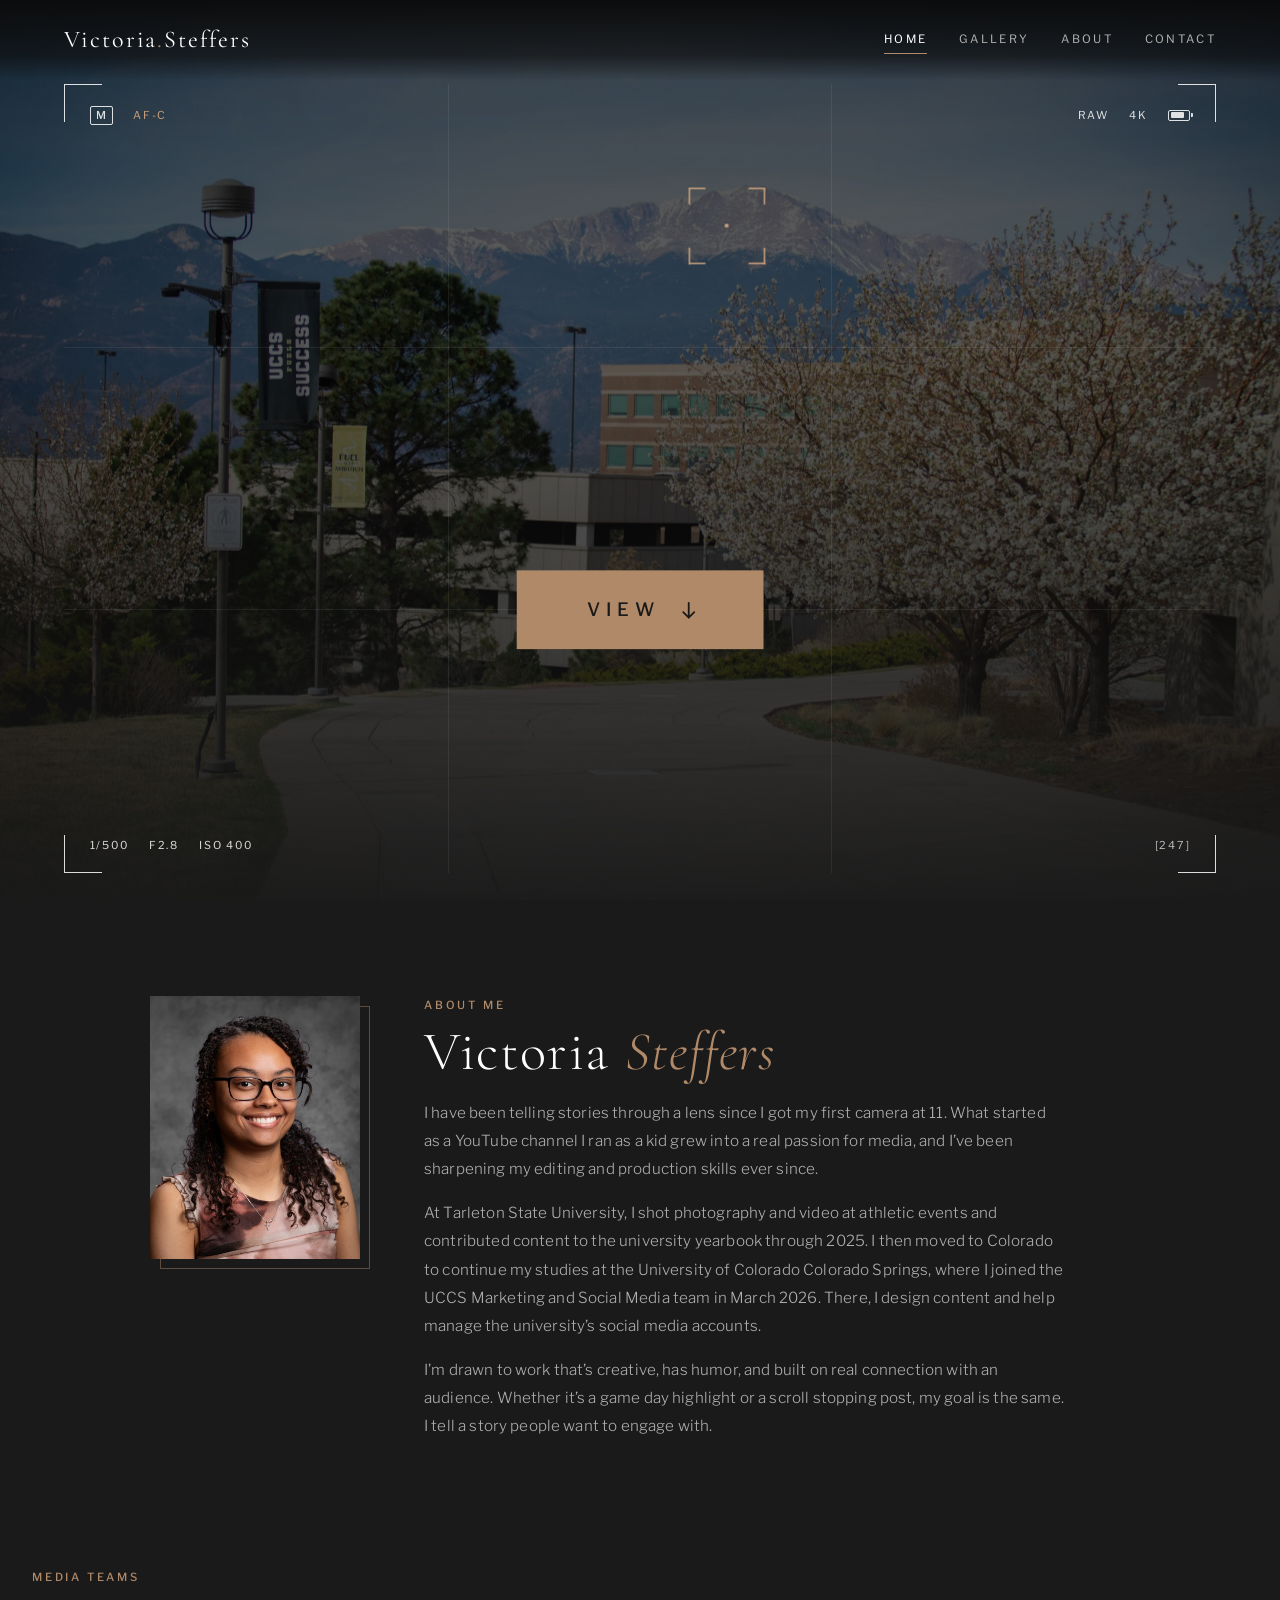
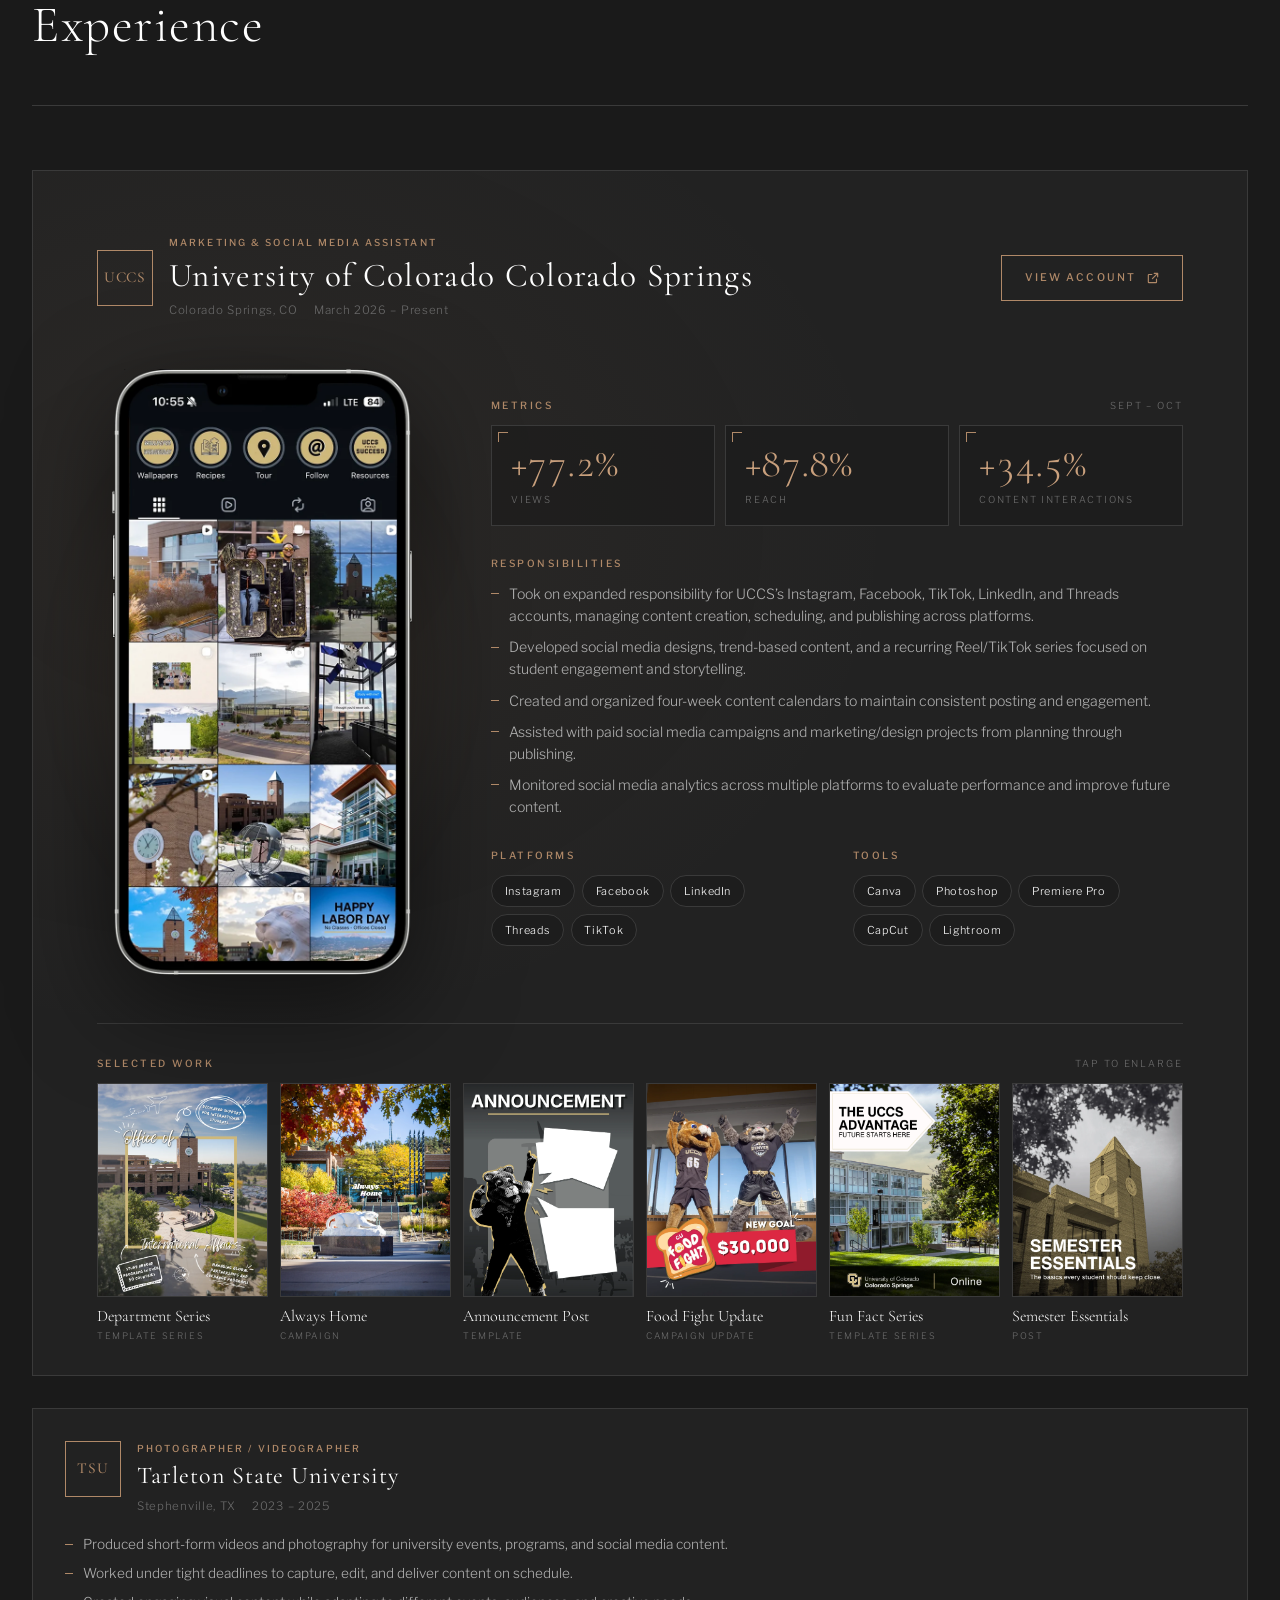
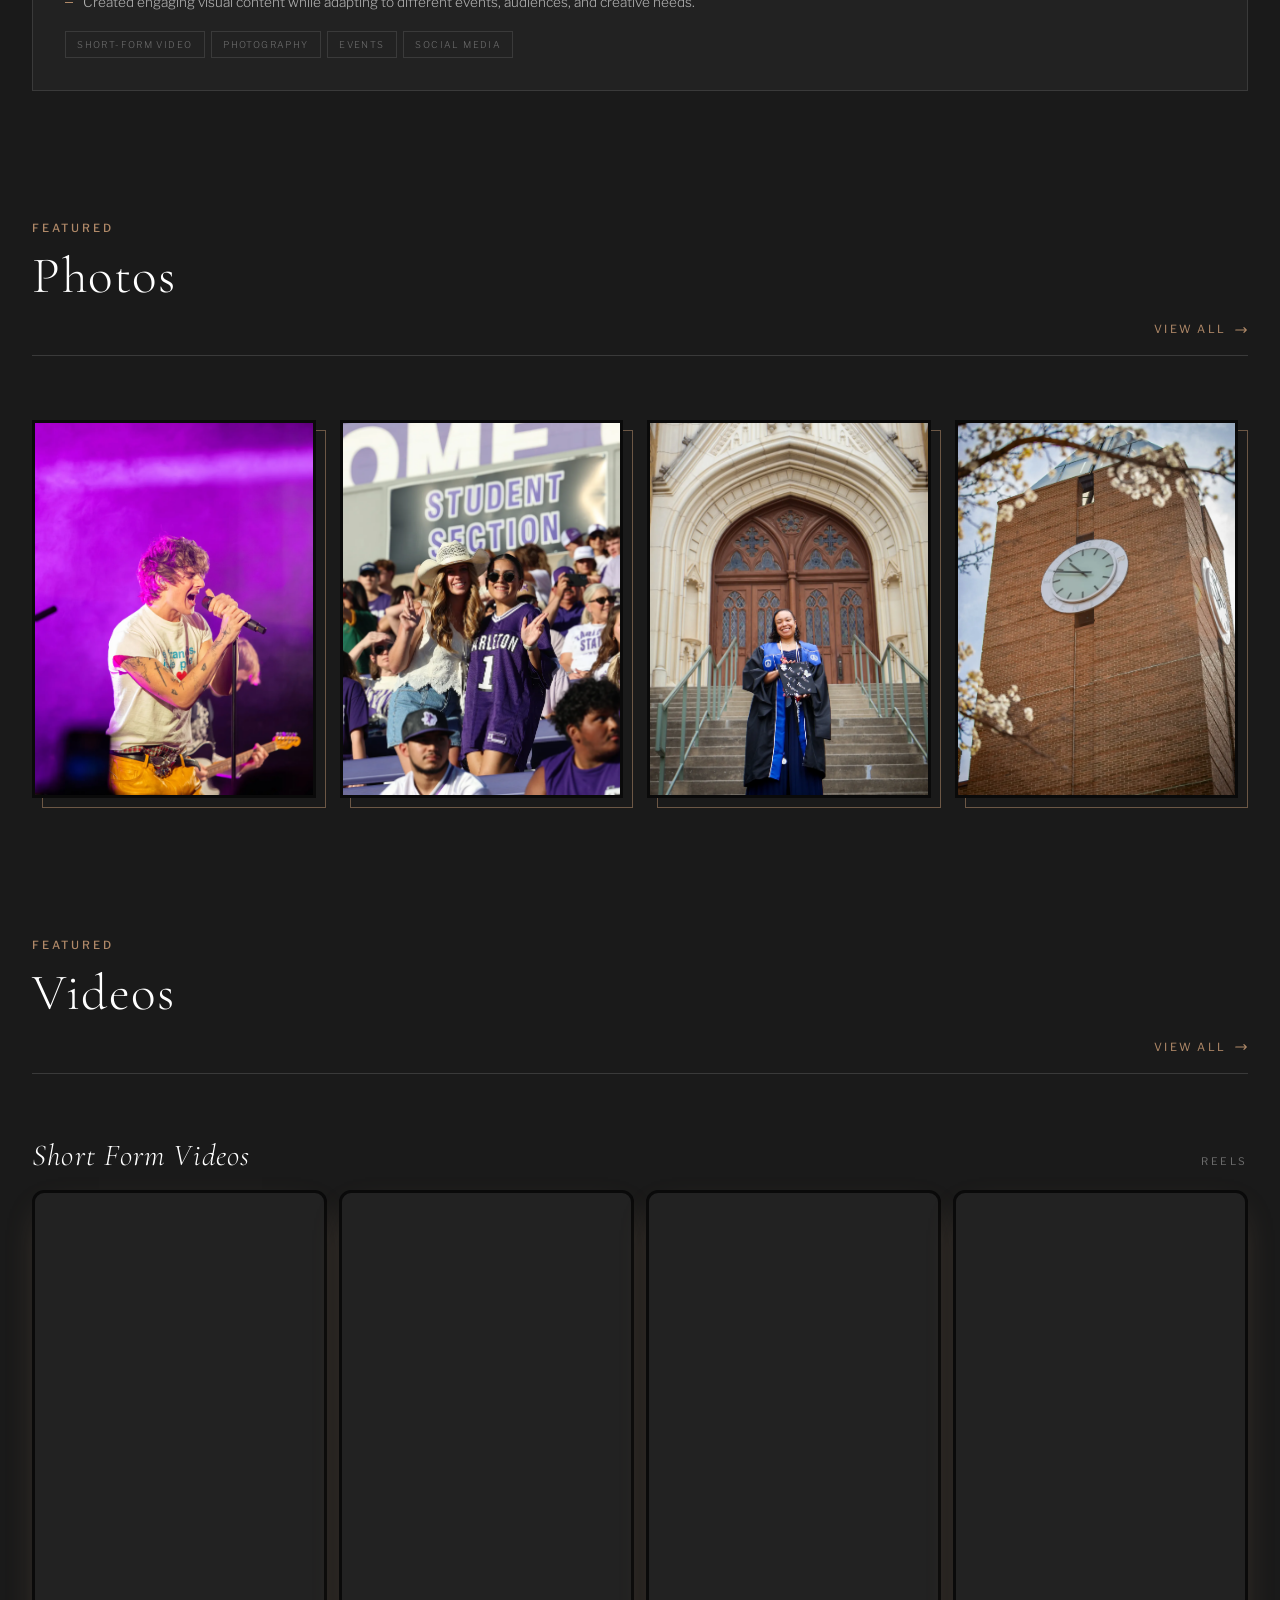
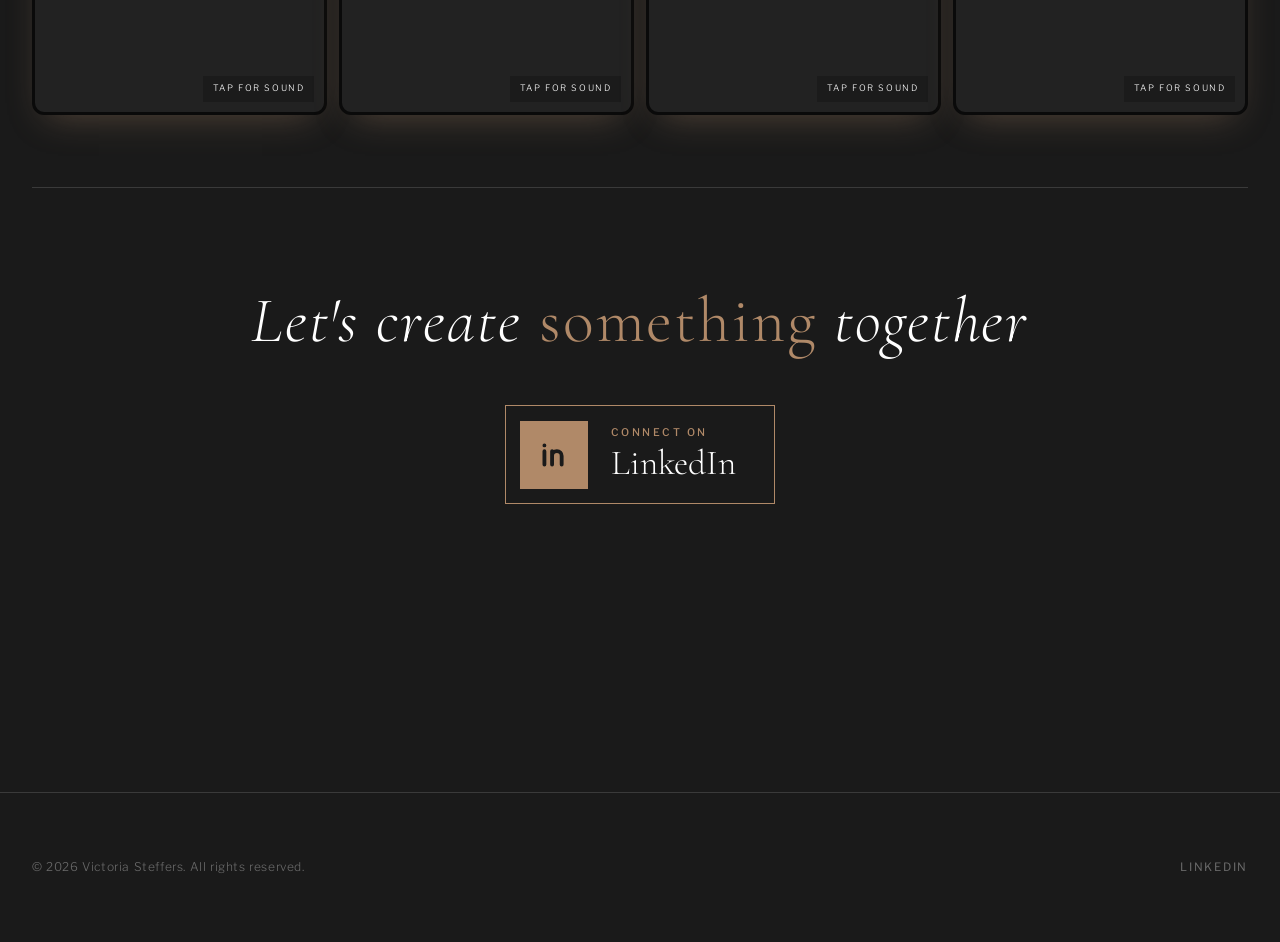
==== index.html @ f375c16b "V1 Vikkis first version" ====
<!DOCTYPE html>
<html lang="en">
<head>
  <meta charset="UTF-8" />
  <meta name="viewport" content="width=device-width, initial-scale=1.0" />
  <title>Victoria Steffers — Photography</title>
  <link rel="stylesheet" href="css/main.css" />
  <link rel="stylesheet" href="css/index.css" />
  <script>document.documentElement.classList.add('js');</script>
</head>
<body>

  <!-- Navigation -->
  <nav class="navbar" id="navbar">
    <a href="index.html" class="nav-logo">Victoria<span>.</span>Steffers</a>
    <div class="nav-links" id="navLinks">
      <a href="index.html" class="active">Home</a>
      <a href="#photos">Gallery</a>
      <a href="#about">About</a>
      <a href="#contact">Contact</a>
    </div>
    <button class="nav-hamburger" id="navToggle" aria-label="Toggle menu">
      <span></span><span></span><span></span>
    </button>
  </nav>

  <!-- Hero: camera viewfinder intro -->
  <section class="hero" id="hero">
    <!-- data-focus-x / data-focus-y = where the focus box locks on, as a fraction of the photo
         (0 = left/top, 1 = right/bottom). Currently set on Pikes Peak — update if you swap the photo. -->
    <img src="images/campus/campus3.webp" alt="UCCS campus walkway with Pikes Peak in the distance"
         class="hero-bg" id="heroBg" fetchpriority="high" data-focus-x="0.56" data-focus-y="0.27" />
    <div class="hero-overlay"></div>

    <div class="viewfinder" id="viewfinder" aria-hidden="true">
      <span class="vf-corner vf-corner--tl"></span>
      <span class="vf-corner vf-corner--tr"></span>
      <span class="vf-corner vf-corner--bl"></span>
      <span class="vf-corner vf-corner--br"></span>
      <div class="vf-grid"></div>
      <div class="vf-focus" id="vfFocus"><span class="vf-focus-dot"></span></div>

      <div class="vf-bar vf-bar--top">
        <span class="vf-mode">M</span>
        <span class="vf-af">AF-C</span>
        <span class="vf-spacer"></span>
        <span class="vf-hide-sm">Raw</span>
        <span class="vf-hide-sm">4K</span>
        <span class="vf-battery"><i></i></span>
      </div>

      <div class="vf-bar vf-bar--bottom">
        <span>1/500</span>
        <span>F2.8</span>
        <span class="vf-hide-sm">ISO 400</span>
        <span class="vf-spacer"></span>
        <span class="vf-shots">[<span id="vfShots">247</span>]</span>
      </div>
    </div>

    <!-- Page title for search engines & screen readers (not shown on screen) -->
    <h1 class="visually-hidden">Victoria Steffers — Photography &amp; Video</h1>

    <a href="#about" class="hero-cta js-shutter" aria-label="Scroll down to About Me">
      View
      <svg xmlns="http://www.w3.org/2000/svg" fill="none" viewBox="0 0 24 24" stroke="currentColor" stroke-width="2"><path stroke-linecap="round" stroke-linejoin="round" d="M12 4v16m0 0l-6-6m6 6l6-6"/></svg>
    </a>

    <div class="vf-flash" id="vfFlash" aria-hidden="true"></div>
  </section>

  <!-- ===================== About Me ===================== -->
  <section class="about container" id="about">
    <div class="about-inner">

      <!-- Headshot: images/headshot/headshot.jpg (4:5 portrait). To change it, replace that file or the src below. -->
      <div class="about-headshot">
        <div class="about-headshot-frame">
          <img src="images/headshot/headshot.jpg" alt="Portrait of Victoria Steffers" width="1600" height="2000" />
        </div>
      </div>

      <div class="about-heading">
        <p class="section-label">About Me</p>
        <h2 class="about-name">Victoria <em>Steffers</em></h2>
      </div>

      <div class="about-body">
        <p class="about-bio">
          I have been telling stories through a lens since I got my first camera at 11. What started as a YouTube channel I ran as a kid grew into a real passion for media, and I’ve been sharpening my editing and production skills ever since.
        </p>
        <p class="about-bio">
          At Tarleton State University, I shot photography and video at athletic events and contributed content to the university yearbook through 2025. I then moved to Colorado to continue my studies at the University of Colorado Colorado Springs, where I joined the UCCS Marketing and Social Media team in March 2026. There, I design content and help manage the university’s social media accounts.
        </p>
        <p class="about-bio">
          I’m drawn to work that’s creative, has humor, and built on real connection with an audience. Whether it’s a game day highlight or a scroll stopping post, my goal is the same. I tell a story people want to engage with.
        </p>
      </div>

    </div>
  </section>

  <!-- ===================== Experience ===================== -->
  <section class="experience container" id="experience">
    <div class="showcase-header">
      <div class="showcase-header-text">
        <p class="section-label">Media Teams</p>
        <h2 class="section-heading">Experience</h2>
      </div>
    </div>

    <div class="exp-list">

      <!-- ============ UCCS (featured case study) ============ -->
      <article class="exp-card exp-feature">
        <header class="exp-head">
          <div class="exp-badge">UCCS</div>
          <div class="exp-title">
            <p class="exp-role">Marketing &amp; Social Media Assistant</p>
            <h3 class="exp-school">University of Colorado Colorado Springs</h3>
            <p class="exp-meta">
              <span>Colorado Springs, CO</span>
              <span class="exp-dates">March 2026 – Present</span>
            </p>
          </div>
          <a href="https://www.instagram.com/uccs" class="exp-account" target="_blank" rel="noopener" aria-label="View the UCCS Instagram account (opens in a new tab)">
            View Account
            <svg xmlns="http://www.w3.org/2000/svg" fill="none" viewBox="0 0 24 24" stroke="currentColor" stroke-width="2"><path stroke-linecap="round" stroke-linejoin="round" d="M14 4h6v6M20 4l-9 9M18 14v5a1 1 0 0 1-1 1H5a1 1 0 0 1-1-1V7a1 1 0 0 1 1-1h5"/></svg>
          </a>
        </header>

        <div class="exp-feature-body">
          <!-- Phone view (the Instagram feed mockup) -->
          <div class="exp-phone">
            <span class="exp-phone-glow" aria-hidden="true"></span>
            <img src="images/uccs-exp/phone-view.webp" alt="UCCS Instagram feed shown on a phone" loading="lazy" />
          </div>

          <div class="exp-details">
            <!-- METRICS (Sept – Oct). Numbers count up when this scrolls into view. -->
            <div class="exp-metrics">
              <div class="exp-stats-head">
                <h4 class="exp-block-title">Metrics</h4>
                <span class="exp-stats-period">Sept – Oct</span>
              </div>
              <div class="exp-stats">
                <div class="exp-stat"><span class="exp-stat-num">+77.4%</span><span class="exp-stat-label">Views</span></div>
                <div class="exp-stat"><span class="exp-stat-num">+88.2%</span><span class="exp-stat-label">Reach</span></div>
                <div class="exp-stat"><span class="exp-stat-num">+34.6%</span><span class="exp-stat-label">Content interactions</span></div>
              </div>
            </div>

            <!-- RESPONSIBILITIES — edit, add or remove <li> lines -->
            <div class="exp-block">
              <h4 class="exp-block-title">Responsibilities</h4>
              <ul class="exp-resp">
                <li>Took on expanded responsibility for UCCS’s Instagram, Facebook, TikTok, LinkedIn, and Threads accounts, managing content creation, scheduling, and publishing across platforms.</li>
                <li>Developed social media designs, trend-based content, and a recurring Reel/TikTok series focused on student engagement and storytelling.</li>
                <li>Created and organized four-week content calendars to maintain consistent posting and engagement.</li>
                <li>Assisted with paid social media campaigns and marketing/design projects from planning through publishing.</li>
                <li>Monitored social media analytics across multiple platforms to evaluate performance and improve future content.</li>
              </ul>
            </div>

            <!-- PLATFORMS & TOOLS — edit the chips to change them -->
            <div class="exp-block exp-chips-block">
              <div>
                <h4 class="exp-block-title">Platforms</h4>
                <div class="exp-chips">
                  <span>Instagram</span><span>Facebook</span><span>LinkedIn</span><span>Threads</span><span>TikTok</span>
                </div>
              </div>
              <div>
                <h4 class="exp-block-title">Tools</h4>
                <div class="exp-chips">
                  <span>Canva</span><span>Photoshop</span><span>Premiere Pro</span><span>CapCut</span><span>Lightroom</span>
                </div>
              </div>
            </div>
          </div>
        </div>

        <!-- SELECTED WORK: tap any piece to view it full size.
             To swap one, change the image path in BOTH data-full="..." and src="...", plus the title/tag text. -->
        <div class="exp-work">
          <div class="exp-work-head">
            <h4 class="exp-block-title">Selected Work</h4>
            <span class="exp-work-hint">Tap to enlarge</span>
          </div>
          <div class="exp-work-grid" data-lightbox>
          <button type="button" class="exp-work-item" data-full="images/uccs-exp/department-series.webp" data-title="Department Series" data-tag="Template series">
            <span class="exp-work-media"><img src="images/uccs-exp/department-series.webp" alt="Department Series — Office of International Affairs feature" loading="lazy" /></span>
            <span class="exp-work-caption">
              <span class="exp-work-title">Department Series</span>
              <span class="exp-work-tag">Template series</span>
            </span>
          </button>
          <button type="button" class="exp-work-item" data-full="images/uccs-exp/always-home.webp" data-title="Always Home" data-tag="Campaign">
            <span class="exp-work-media"><img src="images/uccs-exp/always-home.webp" alt="Always Home — Campus brand graphic" loading="lazy" /></span>
            <span class="exp-work-caption">
              <span class="exp-work-title">Always Home</span>
              <span class="exp-work-tag">Campaign</span>
            </span>
          </button>
          <button type="button" class="exp-work-item" data-full="images/uccs-exp/announcement-post-template.webp" data-title="Announcement Post" data-tag="Template">
            <span class="exp-work-media"><img src="images/uccs-exp/announcement-post-template.webp" alt="Announcement Post — Reusable announcement layout" loading="lazy" /></span>
            <span class="exp-work-caption">
              <span class="exp-work-title">Announcement Post</span>
              <span class="exp-work-tag">Template</span>
            </span>
          </button>
          <button type="button" class="exp-work-item" data-full="images/uccs-exp/ff-update.webp" data-title="Food Fight Update" data-tag="Campaign update">
            <span class="exp-work-media"><img src="images/uccs-exp/ff-update.webp" alt="Food Fight Update — CU Food Fight goal announcement" loading="lazy" /></span>
            <span class="exp-work-caption">
              <span class="exp-work-title">Food Fight Update</span>
              <span class="exp-work-tag">Campaign update</span>
            </span>
          </button>
          <button type="button" class="exp-work-item" data-full="images/uccs-exp/fun-fact-series.webp" data-title="Fun Fact Series" data-tag="Template series">
            <span class="exp-work-media"><img src="images/uccs-exp/fun-fact-series.webp" alt="Fun Fact Series — "The UCCS Advantage" series" loading="lazy" /></span>
            <span class="exp-work-caption">
              <span class="exp-work-title">Fun Fact Series</span>
              <span class="exp-work-tag">Template series</span>
            </span>
          </button>
          <button type="button" class="exp-work-item" data-full="images/uccs-exp/semester-essentials.webp" data-title="Semester Essentials" data-tag="Post">
            <span class="exp-work-media"><img src="images/uccs-exp/semester-essentials.webp" alt="Semester Essentials — Student resource graphic" loading="lazy" /></span>
            <span class="exp-work-caption">
              <span class="exp-work-title">Semester Essentials</span>
              <span class="exp-work-tag">Post</span>
            </span>
          </button>
          </div>
        </div>
      </article>

      <!-- Tarleton -->
      <article class="exp-card">
        <header class="exp-head">
          <div class="exp-badge">TSU</div>
          <div class="exp-title">
            <p class="exp-role">Photographer / Videographer</p>
            <h3 class="exp-school">Tarleton State University</h3>
            <p class="exp-meta">
              <span>Stephenville, TX</span>
              <span class="exp-dates">2023 – 2025</span>
            </p>
          </div>
        </header>
        <ul class="exp-points">
          <li>Produced short-form videos and photography for university events, programs, and social media content.</li>
          <li>Worked under tight deadlines to capture, edit, and deliver content on schedule.</li>
          <li>Created engaging visual content while adapting to different events, audiences, and creative needs.</li>
        </ul>
        <div class="exp-tags">
          <span>Short-Form Video</span>
          <span>Photography</span>
          <span>Events</span>
          <span>Social Media</span>
        </div>
      </article>

    </div>
  </section>

  <!-- Showcase Sections -->
  <section class="showcase container">

    <!-- Featured -->
    <div class="showcase-section" id="photos">
      <div class="showcase-header">
        <div class="showcase-header-text">
          <p class="section-label">Featured</p>
          <h2 class="section-heading">Photos</h2>
        </div>
        <a href="gallery.html" class="showcase-link">
          View All
          <svg xmlns="http://www.w3.org/2000/svg" fill="none" viewBox="0 0 24 24" stroke="currentColor" stroke-width="2"><path stroke-linecap="round" stroke-linejoin="round" d="M17 8l4 4m0 0l-4 4m4-4H3"/></svg>
        </a>
      </div>
      <div class="photo-grid photo-grid--offset">
        <div class="photo-card">
          <div class="photo-frame">
            <img src="images/events/events5.webp" alt="Sports photo 1" loading="lazy" />
          </div>
        </div>
        <div class="photo-card">
          <div class="photo-frame">
            <img src="images/people/people2.webp" alt="Sports photo 2" loading="lazy" />
          </div>
        </div>
        <div class="photo-card">
          <div class="photo-frame">
            <img src="images/people/people9.webp" alt="Sports photo 3" loading="lazy" />
          </div>
        </div>
        <div class="photo-card">
          <div class="photo-frame">
            <img src="images/campus/campus2.webp" alt="Sports photo 4" loading="lazy" />
          </div>
        </div>
      </div>
    </div>

     <!--

     // Sports //
    <div class="showcase-section">
      <div class="showcase-header">
        <span class="section-number">02</span>
        <div class="showcase-header-text">
          <p class="section-label">Category</p>
          <h2 class="section-heading">Sports</h2>
        </div>
        <a href="gallery.html" class="showcase-link">
          View All
          <svg xmlns="http://www.w3.org/2000/svg" fill="none" viewBox="0 0 24 24" stroke="currentColor" stroke-width="2"><path stroke-linecap="round" stroke-linejoin="round" d="M17 8l4 4m0 0l-4 4m4-4H3"/></svg>
        </a>
      </div>
      <div class="photo-grid">
        <div class="photo-card">
          <img src="images/sports/sports10.webp" alt="Event photo 1" />
          <div class="photo-card-caption"><span>Corporate Gala</span></div>
        </div>
        <div class="photo-card">
          <img src="images/sports/sports15.webp" alt="Event photo 2" />
          <div class="photo-card-caption"><span>Festival Lights</span></div>
        </div>
        <div class="photo-card">
          <img src="images/sports/sports4.webp" alt="Event photo 3" />
          <div class="photo-card-caption"><span>Live Performance</span></div>
        </div>
        <div class="photo-card">
          <img src="images/sports/sports5.webp" alt="Event photo 4" />
          <div class="photo-card-caption"><span>Grand Opening</span></div>
        </div>
      </div>
    </div>

    // Events //
    <div class="showcase-section">
      <div class="showcase-header">
        <span class="section-number">03</span>
        <div class="showcase-header-text">
          <p class="section-label">Category</p>
          <h2 class="section-heading">Events</h2>
        </div>
        <a href="gallery.html" class="showcase-link">
          View All
          <svg xmlns="http://www.w3.org/2000/svg" fill="none" viewBox="0 0 24 24" stroke="currentColor" stroke-width="2"><path stroke-linecap="round" stroke-linejoin="round" d="M17 8l4 4m0 0l-4 4m4-4H3"/></svg>
        </a>
      </div>
      <div class="photo-grid">
        <div class="photo-card">
          <img src="images/events/events2.webp" alt="Event photo 1" />
          <div class="photo-card-caption"><span>Corporate Gala</span></div>
        </div>
        <div class="photo-card">
          <img src="images/events/events8.webp" alt="Event photo 2" />
          <div class="photo-card-caption"><span>Festival Lights</span></div>
        </div>
        <div class="photo-card">
          <img src="images/events/events1.webp" alt="Event photo 3" />
          <div class="photo-card-caption"><span>Live Performance</span></div>
        </div>
        <div class="photo-card">
          <img src="images/events/events3.webp" alt="Event photo 4" />
          <div class="photo-card-caption"><span>Grand Opening</span></div>
        </div>
      </div>
    </div>

   
    // Weddings //
    <div class="showcase-section">
      <div class="showcase-header">
        <span class="section-number">03</span>
        <div class="showcase-header-text">
          <p class="section-label">Category</p>
          <h2 class="section-heading">Weddings</h2>
        </div>
        <a href="gallery.html" class="showcase-link">
          View All
          <svg xmlns="http://www.w3.org/2000/svg" fill="none" viewBox="0 0 24 24" stroke="currentColor" stroke-width="2"><path stroke-linecap="round" stroke-linejoin="round" d="M17 8l4 4m0 0l-4 4m4-4H3"/></svg>
        </a>
      </div>
      <div class="photo-grid">
        <div class="photo-card">
          <img src="https://images.unsplash.com/photo-1519741497674-611481863552?w=600&q=80" alt="Wedding photo 1" />
          <div class="photo-card-caption"><span>The First Look</span></div>
        </div>
        <div class="photo-card">
          <img src="https://images.unsplash.com/photo-1606800052052-a08af7148866?w=600&q=80" alt="Wedding photo 2" />
          <div class="photo-card-caption"><span>Ceremony</span></div>
        </div>
        <div class="photo-card">
          <img src="https://images.unsplash.com/photo-1465495976277-4387d4b0b4c6?w=600&q=80" alt="Wedding photo 3" />
          <div class="photo-card-caption"><span>Golden Hour</span></div>
        </div>
        <div class="photo-card">
          <img src="https://images.unsplash.com/photo-1591604466107-ec97de577aff?w=600&q=80" alt="Wedding photo 4" />
          <div class="photo-card-caption"><span>Reception Joy</span></div>
        </div>
      </div>
    </div>


    // people //
    <div class="showcase-section">
      <div class="showcase-header">
        <span class="section-number">04</span>
        <div class="showcase-header-text">
          <p class="section-label">Category</p>
          <h2 class="section-heading">People</h2>
        </div>
        <a href="gallery.html" class="showcase-link">
          View All
          <svg xmlns="http://www.w3.org/2000/svg" fill="none" viewBox="0 0 24 24" stroke="currentColor" stroke-width="2"><path stroke-linecap="round" stroke-linejoin="round" d="M17 8l4 4m0 0l-4 4m4-4H3"/></svg>
        </a>
      </div>
      <div class="photo-grid">
        <div class="photo-card">
          <img src="images/people/people6.webp" alt="Creative photo 1" />
          <div class="photo-card-caption"><span>Alpine Dawn</span></div>
        </div>
        <div class="photo-card">
          <img src="images/people/people8.webp" alt="Creative photo 2" />
          <div class="photo-card-caption"><span>Ocean Rhythm</span></div>
        </div>
        <div class="photo-card">
          <img src="images/people/people3.webp" alt="Creative photo 3" />
          <div class="photo-card-caption"><span>Field of Light</span></div>
        </div>
        <div class="photo-card">
          <img src="images/people/people7.webp" alt="Creative photo 4" />
          <div class="photo-card-caption"><span>Misty Horizons</span></div>
        </div>
      </div>
    </div>

   -->

  </section>

  <!-- ===================== Videos ===================== -->
  <section class="videos container" id="videos">
    <div class="showcase-header">
      <div class="showcase-header-text">
        <p class="section-label">Featured</p>
        <h2 class="section-heading">Videos</h2>
      </div>
      <a href="videos.html" class="showcase-link">
        View All
        <svg xmlns="http://www.w3.org/2000/svg" fill="none" viewBox="0 0 24 24" stroke="currentColor" stroke-width="2"><path stroke-linecap="round" stroke-linejoin="round" d="M17 8l4 4m0 0l-4 4m4-4H3"/></svg>
      </a>
    </div>

    <!-- Short form (reels) -->
    <div class="video-group">
      <div class="video-group-header">
        <h3 class="video-group-title">Short Form Videos</h3>
        <span class="video-group-meta">Reels</span>
      </div>

      <!--
        TO ADD A REEL:
        1. Put the video file in a folder called  videos/reels/  (e.g. videos/reels/reel1.mp4)
        2. In one of the cards below, replace the whole  <div class="reel-placeholder"> ... </div>  with:
             <video src="videos/reels/reel1.mp4" preload="metadata"></video>
        Reels play silently while on screen; tapping one turns its sound on.
        Add or remove <div class="reel-card"> blocks to change how many reels show.
      -->
      <div class="reel-row">
        <div class="reel-card">
          <video src="videos/reels/campus-move.mp4" preload="metadata" muted loop playsinline aria-label="Campus Move reel"></video>
        </div>
        <div class="reel-card">
          <video src="videos/reels/life-at-uccs.mp4" preload="metadata" muted loop playsinline aria-label="Life at UCCS reel"></video>
        </div>
        <div class="reel-card">
          <video src="videos/reels/rec-center-uccs.mp4" preload="metadata" muted loop playsinline aria-label="UCCS Rec Center reel"></video>
        </div>
        <div class="reel-card">
          <video src="videos/reels/welcome-back.mp4" preload="metadata" muted loop playsinline aria-label="Welcome Back reel"></video>
        </div>
      </div>
    </div>

    <!--
      TO ADD THE YOUTUBE VIDEO (once Long Form is turned back on):
      Replace the whole  <div class="longform-placeholder"> ... </div>  below with:
        <iframe src="https://www.youtube.com/embed/VIDEO_ID" title="Documentary title"
                allow="accelerometer; autoplay; clipboard-write; encrypted-media; gyroscope; picture-in-picture"
                allowfullscreen></iframe>
      VIDEO_ID is the part after "watch?v=" in the YouTube link
      (youtube.com/watch?v=abc123XYZ  ->  embed/abc123XYZ).
    -->
    <!-- LONG FORM (YouTube) IS HIDDEN FOR NOW. To show it again, delete this line and the line that says END LONG FORM below.
    <div class="video-group">
      <div class="video-group-header">
        <h3 class="video-group-title">Long Form</h3>
        <span class="video-group-meta">YouTube</span>
      </div>
      <div class="longform-card">
        <div class="longform-placeholder">
          <span class="ph-corner ph-corner--tl"></span>
          <span class="ph-corner ph-corner--tr"></span>
          <span class="ph-corner ph-corner--bl"></span>
          <span class="ph-corner ph-corner--br"></span>
          <span class="ph-play ph-play--lg"><svg xmlns="http://www.w3.org/2000/svg" viewBox="0 0 24 24" fill="currentColor"><path d="M8 5.5v13l11-6.5z"/></svg></span>
          <h4 class="longform-title">Documentary</h4>
          <p class="section-label">Coming Soon</p>
        </div>
      </div>
    </div>
    END LONG FORM -->
  </section>

  <!-- Contact -->
  <section class="contact-section container" id="contact">
    <div class="contact-inner">
      <div class="contact-text">
        <h2>Let's create <span>something</span> together</h2>
        <a href="https://www.linkedin.com/in/victoria-steffers-034098440/" class="contact-linkedin" target="_blank" rel="noopener">
          <span class="contact-linkedin-icon">
            <svg xmlns="http://www.w3.org/2000/svg" viewBox="0 0 24 24" fill="none" stroke="currentColor" stroke-width="2" stroke-linecap="round" stroke-linejoin="round"><path d="M7 10v7M7 7v.01M11 17v-4.5c0-1.4 1-2.5 2.5-2.5S16 11.1 16 12.5V17M11 10v7"/></svg>
          </span>
          <span class="contact-linkedin-text">
            <span class="contact-linkedin-label">Connect on</span>
            LinkedIn
          </span>
        </a>
      </div>

      <!--
        CONTACT FORM — messages are emailed to the address in action="..." below,
        using FormSubmit (a free service; no account needed).
        TO SET IT UP:
        1. Replace email@gmail.com below with Vikki's real email (this is the only place it lives).
        2. Once the site is online, send yourself one test message. FormSubmit will email that
           address an "Activate Form" link — click it once. After that, messages go straight to the inbox.
        3. Optional: the activation email includes a random code you can use in place of the email
           address here, so the address isn't visible in the page code.
        NOTE: don't send test messages while it still says email@gmail.com — that's a stranger's inbox.
      -->
      <!-- CONTACT FORM IS HIDDEN FOR NOW. To show it again, delete this line and the line that says END CONTACT FORM below. (The hidden "_honey" field is a spam trap.)
      <form class="contact-form" id="contactForm" action="https://formsubmit.co/email@gmail.com" method="POST">
        <input type="hidden" name="_subject" value="New message from your website" />
        <input type="hidden" name="_template" value="table" />
        <input type="text" name="_honey" class="form-honeypot" tabindex="-1" autocomplete="off" aria-hidden="true" />

        <div class="form-row">
          <div class="form-field">
            <label for="cfName">Name</label>
            <input id="cfName" type="text" name="name" autocomplete="name" placeholder="Your name" required />
          </div>
          <div class="form-field">
            <label for="cfEmail">Email</label>
            <input id="cfEmail" type="email" name="email" autocomplete="email" placeholder="you@example.com" required />
          </div>
        </div>

        <div class="form-field">
          <label for="cfType">What's it for? <span class="form-optional">(optional)</span></label>
          <input id="cfType" type="text" name="inquiry" placeholder="e.g. sports, an event, a job offer" />
        </div>

        <div class="form-field">
          <label for="cfMessage">Message</label>
          <textarea id="cfMessage" name="message" rows="5" placeholder="Tell me about your project — date, location, what you have in mind." required></textarea>
        </div>

        <div class="form-actions">
          <button type="submit" class="form-submit">
            <span class="form-submit-label">Send Message</span>
            <svg xmlns="http://www.w3.org/2000/svg" fill="none" viewBox="0 0 24 24" stroke="currentColor" stroke-width="2"><path stroke-linecap="round" stroke-linejoin="round" d="M17 8l4 4m0 0l-4 4m4-4H3"/></svg>
          </button>
          <p class="form-status" id="formStatus" role="status" aria-live="polite"></p>
        </div>
      </form>
      END CONTACT FORM -->
    </div>
  </section>

  <!-- Lightbox for UCCS "Selected Work" -->
  <div class="work-lightbox" id="workLightbox" role="dialog" aria-modal="true" aria-label="Full-size image" hidden>
    <button type="button" class="wl-btn wl-close" aria-label="Close">
      <svg xmlns="http://www.w3.org/2000/svg" fill="none" viewBox="0 0 24 24" stroke="currentColor" stroke-width="1.5"><path stroke-linecap="round" d="M6 18L18 6M6 6l12 12"/></svg>
    </button>
    <button type="button" class="wl-btn wl-prev" aria-label="Previous">
      <svg xmlns="http://www.w3.org/2000/svg" fill="none" viewBox="0 0 24 24" stroke="currentColor" stroke-width="1.5"><path stroke-linecap="round" stroke-linejoin="round" d="M15 5l-7 7 7 7"/></svg>
    </button>
    <figure class="wl-figure">
      <img id="wlImg" src="" alt="" />
      <figcaption><span id="wlTitle"></span><span id="wlTag"></span><span id="wlCount"></span></figcaption>
    </figure>
    <button type="button" class="wl-btn wl-next" aria-label="Next">
      <svg xmlns="http://www.w3.org/2000/svg" fill="none" viewBox="0 0 24 24" stroke="currentColor" stroke-width="1.5"><path stroke-linecap="round" stroke-linejoin="round" d="M9 5l7 7-7 7"/></svg>
    </button>
  </div>

  <!-- Footer -->
  <footer class="site-footer">
    <div class="footer-inner">
      <p class="footer-copy">&copy; 2026 Victoria Steffers. All rights reserved.</p>
      <div class="footer-socials">
        <a href="https://www.linkedin.com/in/victoria-steffers-034098440/" target="_blank" rel="noopener">LinkedIn</a>
      </div>
    </div>
  </footer>

  <script>
    // Navbar scroll effect
    const navbar = document.getElementById('navbar');
    window.addEventListener('scroll', () => {
      navbar.classList.toggle('scrolled', window.scrollY > 60);
    });

    // Mobile menu toggle
    const navToggle = document.getElementById('navToggle');
    const navLinks = document.getElementById('navLinks');
    navToggle.addEventListener('click', () => {
      navLinks.classList.toggle('open');
    });

    // Close mobile menu on link click
    navLinks.querySelectorAll('a').forEach(link => {
      link.addEventListener('click', () => navLinks.classList.remove('open'));
    });

    // ===== Viewfinder hero =====
    (function () {
      const hero = document.getElementById('hero');
      const heroBg = document.getElementById('heroBg');
      const vf = document.getElementById('viewfinder');
      const focus = document.getElementById('vfFocus');
      const shots = document.getElementById('vfShots');
      const flash = document.getElementById('vfFlash');
      const cta = hero.querySelector('.hero-cta');
      const reduceMotion = window.matchMedia('(prefers-reduced-motion: reduce)').matches;

      // Start the focus "hunt" + rack focus once the photo has loaded (with a fallback)
      const ready = () => { hero.classList.add('is-ready'); placeFocus(); };
      if (heroBg.complete && heroBg.naturalWidth) ready();
      else {
        heroBg.addEventListener('load', ready, { once: true });
        heroBg.addEventListener('error', ready, { once: true });
        setTimeout(ready, 3000);
      }

      // Put the focus box on the photo's focus point (object-fit: cover maths)
      function placeFocus() {
        const nw = heroBg.naturalWidth, nh = heroBg.naturalHeight;
        if (!nw || !nh) return;
        const W = hero.clientWidth, H = hero.clientHeight;
        const scale = Math.max(W / nw, H / nh);
        const dw = nw * scale, dh = nh * scale;
        const zoom = 1.08; // average of the slow background zoom
        let x = (W - dw) / 2 + parseFloat(heroBg.dataset.focusX || 0.5) * dw;
        let y = (H - dh) / 2 + parseFloat(heroBg.dataset.focusY || 0.33) * dh;
        x = W / 2 + (x - W / 2) * zoom - vf.offsetLeft;
        y = H / 2 + (y - H / 2) * zoom - vf.offsetTop;
        // keep it inside the frame, below the top readouts and above the button
        const half = focus.offsetWidth / 2;
        const minY = 48 + half;
        const maxY = vf.clientHeight * 2 / 3 - cta.offsetHeight / 2 - half - 16; // stay above the View button
        x = Math.min(Math.max(x, half + 24), vf.clientWidth - half - 24);
        y = Math.min(Math.max(y, minY), Math.max(minY, maxY));
        focus.style.left = x + 'px';
        focus.style.top = y + 'px';
      }
      window.addEventListener('resize', placeFocus);

      // Fade the viewfinder out as you scroll away from the hero
      let scrollQueued = false;
      window.addEventListener('scroll', () => {
        if (scrollQueued) return;
        scrollQueued = true;
        requestAnimationFrame(() => {
          const p = Math.min(window.scrollY / (hero.offsetHeight * 0.55), 1);
          vf.style.opacity = 1 - p;
          scrollQueued = false;
        });
      }, { passive: true });

      // "Take the shot": shutter blink + flash, then glide down to the photos
      document.querySelectorAll('.js-shutter').forEach(link => {
        link.addEventListener('click', e => {
          const target = document.querySelector(link.getAttribute('href'));
          if (!target) return;
          e.preventDefault();
          shots.textContent = Math.max(0, parseInt(shots.textContent, 10) - 1);
          if (reduceMotion) { target.scrollIntoView(); return; }
          flash.classList.remove('is-firing');
          void flash.offsetWidth; // restart the animation if clicked twice
          flash.classList.add('is-firing');
          setTimeout(() => target.scrollIntoView({ behavior: 'smooth' }), 280);
        });
      });
    })();


    // ===== Contact form: sends via FormSubmit without leaving the page =====
    (function () {
      const form = document.getElementById('contactForm');
      if (!form) return;
      const status = document.getElementById('formStatus');
      const button = form.querySelector('.form-submit');
      const label = button.querySelector('.form-submit-label');
      const recipient = decodeURIComponent(form.action.split('formsubmit.co/')[1] || '');

      function showStatus(type, message, withEmailLink) {
        status.className = 'form-status ' + (type ? 'is-' + type : '');
        status.textContent = message;
        if (withEmailLink && recipient.includes('@')) {
          const link = document.createElement('a');
          link.href = 'mailto:' + recipient;
          link.textContent = recipient;
          status.append(' You can also email ', link, '.');
        }
      }

      form.addEventListener('submit', async e => {
        e.preventDefault();
        if (!form.checkValidity()) { form.reportValidity(); return; }
        const data = Object.fromEntries(new FormData(form));
        if (data._honey) return; // spam bot filled the hidden field
        data._replyto = data.email; // so "Reply" in the inbox goes to the sender

        button.disabled = true;
        label.textContent = 'Sending…';
        showStatus('', '');
        try {
          const res = await fetch(form.action.replace('formsubmit.co/', 'formsubmit.co/ajax/'), {
            method: 'POST',
            headers: { 'Content-Type': 'application/json', Accept: 'application/json' },
            body: JSON.stringify(data)
          });
          const json = await res.json().catch(() => ({}));
          if (!res.ok || String(json.success) !== 'true') {
            const err = new Error(json.message || '');
            err.fromServer = true; // e.g. the one-time "needs activation" notice
            throw err;
          }
          form.reset();
          showStatus('success', "Thanks — your message is on its way. I'll be in touch soon.");
        } catch (err) {
          if (err.fromServer && err.message) showStatus('error', err.message);
          else showStatus('error', 'Sorry, your message couldn’t be sent. Please try again.', true);
        } finally {
          button.disabled = false;
          label.textContent = 'Send Message';
        }
      });
    })();

    // ===== Lightbox (UCCS "Selected Work") =====
    // Any container with data-lightbox becomes a group; items inside with data-full open full size.
    (function () {
      const box = document.getElementById('workLightbox');
      const groups = [...document.querySelectorAll('[data-lightbox]')];
      if (!box || !groups.length) return;
      const img = document.getElementById('wlImg');
      const title = document.getElementById('wlTitle');
      const tag = document.getElementById('wlTag');
      const count = document.getElementById('wlCount');
      let items = [], index = 0, lastFocus = null;

      function show(i) {
        index = (i + items.length) % items.length;
        const it = items[index];
        img.src = it.dataset.full;
        img.alt = (it.querySelector('img') || {}).alt || '';
        title.textContent = it.dataset.title || '';
        tag.textContent = it.dataset.tag || '';
        count.textContent = (index + 1) + ' / ' + items.length;
      }
      function open(list, i) {
        items = list;
        lastFocus = document.activeElement;
        show(i);
        box.hidden = false;
        requestAnimationFrame(() => box.classList.add('is-open'));
        document.body.style.overflow = 'hidden';
        box.querySelector('.wl-close').focus();
      }
      function close() {
        box.classList.remove('is-open');
        document.body.style.overflow = '';
        setTimeout(() => { box.hidden = true; }, 250);
        if (lastFocus) lastFocus.focus();
      }
      groups.forEach(group => {
        const list = [...group.querySelectorAll('[data-full]')];
        list.forEach((it, i) => it.addEventListener('click', () => open(list, i)));
      });
      box.querySelector('.wl-close').addEventListener('click', close);
      box.querySelector('.wl-prev').addEventListener('click', () => show(index - 1));
      box.querySelector('.wl-next').addEventListener('click', () => show(index + 1));
      box.addEventListener('click', e => { if (e.target === box) close(); });
      document.addEventListener('keydown', e => {
        if (box.hidden) return;
        if (e.key === 'Escape') close();
        if (e.key === 'ArrowLeft') show(index - 1);
        if (e.key === 'ArrowRight') show(index + 1);
      });
      // swipe on phones
      let x0 = null;
      box.addEventListener('touchstart', e => { x0 = e.touches[0].clientX; }, { passive: true });
      box.addEventListener('touchend', e => {
        if (x0 === null) return;
        const dx = e.changedTouches[0].clientX - x0;
        if (Math.abs(dx) > 50) show(index + (dx < 0 ? 1 : -1));
        x0 = null;
      });
    })();

    // ===== Experience stats: count up real numbers when they scroll into view =====
    (function () {
      const stats = document.querySelectorAll('.exp-stat-num');
      if (!stats.length || window.matchMedia('(prefers-reduced-motion: reduce)').matches) return;
      const io = new IntersectionObserver(entries => {
        entries.forEach(({ target, isIntersecting }) => {
          if (!isIntersecting) return;
          io.unobserve(target);
          const m = target.textContent.trim().match(/^([^\d]*)([\d,]*\.?\d+)(.*)$/);
          if (!m) return; // still a placeholder like "XX+"
          const prefix = m[1];
          const end = parseFloat(m[2].replace(/,/g, ''));
          const decimals = (m[2].split('.')[1] || '').length;
          const suffix = m[3];
          const t0 = performance.now(), dur = 1400;
          (function step(now) {
            const p = Math.min((now - t0) / dur, 1);
            const val = end * (1 - Math.pow(1 - p, 3));
            target.textContent = prefix + val.toLocaleString(undefined, { minimumFractionDigits: decimals, maximumFractionDigits: decimals }) + suffix;
            if (p < 1) requestAnimationFrame(step);
          })(t0);
        });
      }, { threshold: 0.6 });
      stats.forEach(s => io.observe(s));
    })();
  </script>
  <script src="js/reels.js"></script>

</body>
</html>
---- css/main.css ----
/* ============================================
   MAIN.CSS — Shared Styles
   Photography Portfolio
   ============================================ */

@import url('https://fonts.googleapis.com/css2?family=Cormorant+Garamond:ital,wght@0,300;0,400;0,500;0,600;0,700;1,300;1,400&family=Libre+Franklin:wght@200;300;400;500;600&display=swap');

/* --- CSS Variables --- */
:root {
  --color-bg: #1a1a1a;
  --color-bg-elevated: #222222;
  --color-bg-card: #2a2a2a;
  --color-surface: #313131;
  --color-text: #ffffff;
  --color-text-muted: #b0b0b0;
  --color-text-dim: #6b6b6b;
  --color-accent: #b08968;
  --color-accent-hover: #c9a07d;
  --color-border: #3a3a3a;
  --color-overlay: rgba(26, 26, 26, 0.9);

  --font-display: 'Cormorant Garamond', Georgia, serif;
  --font-body: 'Libre Franklin', sans-serif;

  --spacing-xs: 0.5rem;
  --spacing-sm: 1rem;
  --spacing-md: 2rem;
  --spacing-lg: 4rem;
  --spacing-xl: 6rem;
  --spacing-2xl: 10rem;

  --max-width: 1400px;
  --nav-height: 80px;

  --transition-smooth: 0.4s cubic-bezier(0.25, 0.46, 0.45, 0.94);
  --transition-snappy: 0.2s ease;
}

/* --- Reset --- */
*,
*::before,
*::after {
  margin: 0;
  padding: 0;
  box-sizing: border-box;
}

html {
  scroll-behavior: smooth;
  font-size: 16px;
}

body {
  font-family: var(--font-body);
  font-weight: 300;
  background-color: var(--color-bg);
  color: var(--color-text);
  line-height: 1.7;
  -webkit-font-smoothing: antialiased;
  -moz-osx-font-smoothing: grayscale;
  overflow-x: hidden;
}

img {
  display: block;
  max-width: 100%;
  height: auto;
}

a {
  text-decoration: none;
  color: inherit;
  transition: color var(--transition-snappy);
}

ul, ol {
  list-style: none;
}

/* --- Typography --- */
h1, h2, h3, h4 {
  font-family: var(--font-display);
  font-weight: 400;
  line-height: 1.2;
}

h1 {
  font-size: clamp(2.5rem, 6vw, 5rem);
  letter-spacing: 0.02em;
}

h2 {
  font-size: clamp(1.8rem, 3.5vw, 3rem);
  letter-spacing: 0.03em;
}

h3 {
  font-size: clamp(1.2rem, 2vw, 1.6rem);
  letter-spacing: 0.04em;
}

p {
  font-size: 0.95rem;
  letter-spacing: 0.01em;
}

/* --- Utility --- */
.container {
  max-width: var(--max-width);
  margin: 0 auto;
  padding: 0 var(--spacing-md);
}

.section-label {
  font-family: var(--font-body);
  font-size: 0.7rem;
  font-weight: 500;
  letter-spacing: 0.25em;
  text-transform: uppercase;
  color: var(--color-accent);
  margin-bottom: var(--spacing-xs);
}

.section-heading {
  font-family: var(--font-display);
  font-size: clamp(2rem, 4vw, 3.2rem);
  font-weight: 300;
  color: var(--color-text);
  margin-bottom: var(--spacing-md);
}

.divider {
  width: 60px;
  height: 1px;
  background: var(--color-accent);
  margin: var(--spacing-md) 0;
}

/* --- Navigation --- */
.navbar {
  position: fixed;
  top: 0;
  left: 0;
  width: 100%;
  height: var(--nav-height);
  z-index: 1000;
  display: flex;
  align-items: center;
  justify-content: space-between;
  padding: 0 var(--spacing-lg);
  background: linear-gradient(180deg, rgba(10,10,10,0.95) 0%, rgba(10,10,10,0.6) 70%, transparent 100%);
  transition: background var(--transition-smooth);
}

.navbar.scrolled {
  background: rgba(26, 26, 26, 0.97);
  backdrop-filter: blur(12px);
  -webkit-backdrop-filter: blur(12px);
  border-bottom: 1px solid var(--color-border);
}

.nav-logo {
  font-family: var(--font-display);
  font-size: 1.5rem;
  font-weight: 400;
  letter-spacing: 0.08em;
  color: var(--color-text);
}

.nav-logo span {
  color: var(--color-accent);
}

.nav-links {
  display: flex;
  align-items: center;
  gap: var(--spacing-md);
}

.nav-links a {
  font-family: var(--font-body);
  font-size: 0.72rem;
  font-weight: 400;
  letter-spacing: 0.2em;
  text-transform: uppercase;
  color: var(--color-text-muted);
  position: relative;
  padding: 0.25rem 0;
}

.nav-links a::after {
  content: '';
  position: absolute;
  bottom: 0;
  left: 0;
  width: 0;
  height: 1px;
  background: var(--color-accent);
  transition: width var(--transition-smooth);
}

.nav-links a:hover,
.nav-links a.active {
  color: var(--color-text);
}

.nav-links a:hover::after,
.nav-links a.active::after {
  width: 100%;
}

/* --- Hamburger (Mobile) --- */
.nav-hamburger {
  display: none;
  flex-direction: column;
  gap: 5px;
  cursor: pointer;
  background: none;
  border: none;
  padding: 4px;
}

.nav-hamburger span {
  display: block;
  width: 24px;
  height: 1.5px;
  background: var(--color-text);
  transition: var(--transition-snappy);
}

/* --- Video cards (shared by Home + Videos pages) --- */
.video-group + .video-group {
  margin-top: var(--spacing-lg);
}

.video-group-header {
  display: flex;
  align-items: baseline;
  justify-content: space-between;
  gap: var(--spacing-sm);
  margin-bottom: var(--spacing-sm);
}

.video-group-title {
  font-family: var(--font-display);
  font-size: clamp(1.4rem, 2.4vw, 1.9rem);
  font-weight: 300;
  font-style: italic;
  color: var(--color-text);
}

.video-group-meta {
  font-size: 0.65rem;
  font-weight: 400;
  letter-spacing: 0.25em;
  text-transform: uppercase;
  color: var(--color-text-dim);
}

/* Shared placeholder bits */
.ph-play {
  width: 46px;
  height: 46px;
  display: flex;
  align-items: center;
  justify-content: center;
  border: 1px solid rgba(255, 255, 255, 0.3);
  border-radius: 50%;
  color: rgba(255, 255, 255, 0.75);
  margin-bottom: 0.9rem;
  transition: border-color var(--transition-smooth), color var(--transition-smooth);
}

.ph-play svg {
  width: 16px;
  height: 16px;
  margin-left: 2px; /* optically centre the triangle */
}

.ph-play--lg {
  width: 64px;
  height: 64px;
}

.ph-play--lg svg {
  width: 22px;
  height: 22px;
}

/* --- Short form: reels --- */
.reel-card {
  position: relative;
  aspect-ratio: 9 / 16;
  overflow: hidden;
  background: var(--color-bg-elevated);
  border: 1px solid var(--color-border);
}

.reel-card video {
  display: block;
  width: 100%;
  height: 100%;
  object-fit: cover;
  cursor: pointer;
}

.reel-placeholder {
  position: absolute;
  inset: 0;
  display: flex;
  flex-direction: column;
  align-items: center;
  justify-content: center;
  text-align: center;
  background:
    radial-gradient(120% 70% at 50% 35%, rgba(176, 137, 104, 0.10), transparent 70%),
    linear-gradient(180deg, #262626 0%, #1e1e1e 100%);
}

/* little viewfinder corners inside each placeholder */
.reel-placeholder::before {
  content: '';
  position: absolute;
  inset: 12px;
  --c: rgba(255, 255, 255, 0.28);
  --l: 16px;
  background:
    linear-gradient(var(--c), var(--c)) top left     / var(--l) 1px,
    linear-gradient(var(--c), var(--c)) top left     / 1px var(--l),
    linear-gradient(var(--c), var(--c)) top right    / var(--l) 1px,
    linear-gradient(var(--c), var(--c)) top right    / 1px var(--l),
    linear-gradient(var(--c), var(--c)) bottom left  / var(--l) 1px,
    linear-gradient(var(--c), var(--c)) bottom left  / 1px var(--l),
    linear-gradient(var(--c), var(--c)) bottom right / var(--l) 1px,
    linear-gradient(var(--c), var(--c)) bottom right / 1px var(--l);
  background-repeat: no-repeat;
  pointer-events: none;
}

.reel-card:hover .ph-play {
  border-color: var(--color-accent);
  color: var(--color-accent);
}

.ph-title {
  font-family: var(--font-display);
  font-size: 1.25rem;
  font-weight: 400;
  color: var(--color-text);
  line-height: 1.2;
}

.ph-sub {
  margin-top: 0.35rem;
  font-size: 0.6rem;
  letter-spacing: 0.25em;
  text-transform: uppercase;
  color: var(--color-text-dim);
}

/* Sound badge on real reels (added by the script) */
.reel-card.has-video::after {
  content: 'Tap for sound';
  position: absolute;
  right: 10px;
  bottom: 10px;
  padding: 0.35rem 0.6rem;
  font-size: 0.55rem;
  letter-spacing: 0.18em;
  text-transform: uppercase;
  color: var(--color-text);
  background: rgba(26, 26, 26, 0.65);
  backdrop-filter: blur(6px);
  -webkit-backdrop-filter: blur(6px);
  pointer-events: none;
  transition: opacity var(--transition-smooth);
}

.reel-card.has-video.is-unmuted::after {
  content: 'Sound on';
  color: var(--color-accent-hover);
}

/* --- Long form: documentary --- */
.longform-card {
  position: relative;
  aspect-ratio: 16 / 9;
  overflow: hidden;
  background: var(--color-bg-elevated);
  border: 1px solid var(--color-border);
}

.longform-card iframe {
  position: absolute;
  inset: 0;
  width: 100%;
  height: 100%;
  border: 0;
}

.longform-placeholder {
  position: absolute;
  inset: 0;
  display: flex;
  flex-direction: column;
  align-items: center;
  justify-content: center;
  text-align: center;
  background:
    radial-gradient(60% 60% at 50% 45%, rgba(176, 137, 104, 0.12), transparent 70%),
    linear-gradient(180deg, #252525 0%, #1c1c1c 100%);
}

/* letterbox bars for a cinematic feel */
.longform-placeholder::before,
.longform-placeholder::after {
  content: '';
  position: absolute;
  left: 0;
  right: 0;
  height: 7%;
  background: rgba(0, 0, 0, 0.35);
}

.longform-placeholder::before { top: 0; }
.longform-placeholder::after  { bottom: 0; }

.ph-corner {
  position: absolute;
  width: clamp(18px, 3vw, 36px);
  height: clamp(18px, 3vw, 36px);
  border: 0 solid rgba(255, 255, 255, 0.35);
  z-index: 1;
}

.ph-corner--tl { top: 11%;    left: 4%;  border-top-width: 1.5px;    border-left-width: 1.5px; }
.ph-corner--tr { top: 11%;    right: 4%; border-top-width: 1.5px;    border-right-width: 1.5px; }
.ph-corner--bl { bottom: 11%; left: 4%;  border-bottom-width: 1.5px; border-left-width: 1.5px; }
.ph-corner--br { bottom: 11%; right: 4%; border-bottom-width: 1.5px; border-right-width: 1.5px; }

.longform-title {
  font-family: var(--font-display);
  font-size: clamp(2.2rem, 5.5vw, 4.5rem);
  font-weight: 300;
  font-style: italic;
  line-height: 1.05;
  color: var(--color-text);
  margin-bottom: 0.6rem;
}

.longform-placeholder .section-label {
  margin: 0;
}

.longform-card:hover .ph-play {
  border-color: var(--color-accent);
  color: var(--color-accent);
}

@media (max-width: 600px) {
  /* smaller "Tap for sound" tag on narrow reel cards */
  .reel-card.has-video::after {
    right: 6px;
    bottom: 6px;
    padding: 0.28rem 0.45rem;
    font-size: 0.5rem;
    letter-spacing: 0.12em;
  }

  .ph-play--lg {
    width: 48px;
    height: 48px;
    margin-bottom: 0.6rem;
  }

  .ph-play--lg svg {
    width: 16px;
    height: 16px;
  }

  .longform-title {
    margin-bottom: 0.35rem;
  }
}

/* --- Footer --- */
.site-footer {
  border-top: 1px solid var(--color-border);
  padding: var(--spacing-lg) 0;
  margin-top: var(--spacing-xl);
}

.footer-inner {
  max-width: var(--max-width);
  margin: 0 auto;
  padding: 0 var(--spacing-md);
  display: flex;
  justify-content: space-between;
  align-items: center;
  flex-wrap: wrap;
  gap: var(--spacing-sm);
}

.footer-copy {
  font-size: 0.75rem;
  color: var(--color-text-dim);
  letter-spacing: 0.05em;
}

.footer-socials {
  display: flex;
  gap: var(--spacing-sm);
}

.footer-socials a {
  font-size: 0.72rem;
  font-weight: 400;
  letter-spacing: 0.15em;
  text-transform: uppercase;
  color: var(--color-text-dim);
  transition: color var(--transition-snappy);
}

.footer-socials a:hover {
  color: var(--color-accent);
}

/* --- Animations --- */
@keyframes fadeUp {
  from {
    opacity: 0;
    transform: translateY(30px);
  }
  to {
    opacity: 1;
    transform: translateY(0);
  }
}

@keyframes fadeIn {
  from { opacity: 0; }
  to { opacity: 1; }
}

@keyframes slideInLeft {
  from {
    opacity: 0;
    transform: translateX(-40px);
  }
  to {
    opacity: 1;
    transform: translateX(0);
  }
}

.animate-fade-up {
  animation: fadeUp 0.8s cubic-bezier(0.25, 0.46, 0.45, 0.94) forwards;
  opacity: 0;
}

.animate-fade-in {
  animation: fadeIn 1s ease forwards;
  opacity: 0;
}

.animate-slide-left {
  animation: slideInLeft 0.8s cubic-bezier(0.25, 0.46, 0.45, 0.94) forwards;
  opacity: 0;
}

.delay-1 { animation-delay: 0.1s; }
.delay-2 { animation-delay: 0.2s; }
.delay-3 { animation-delay: 0.3s; }
.delay-4 { animation-delay: 0.4s; }
.delay-5 { animation-delay: 0.5s; }
.delay-6 { animation-delay: 0.6s; }
.delay-7 { animation-delay: 0.7s; }
.delay-8 { animation-delay: 0.8s; }

/* --- Responsive --- */
@media (max-width: 768px) {
  .navbar {
    padding: 0 var(--spacing-sm);
  }

  .nav-hamburger {
    display: flex;
  }

  .nav-links {
    position: fixed;
    top: 0;
    right: -100%;
    width: 280px;
    height: 100vh;
    background: var(--color-bg);
    flex-direction: column;
    justify-content: center;
    gap: var(--spacing-lg);
    transition: right var(--transition-smooth);
    border-left: 1px solid var(--color-border);
  }

  .nav-links.open {
    right: 0;
  }

  .nav-links a {
    font-size: 0.85rem;
  }

  .footer-inner {
    flex-direction: column;
    text-align: center;
  }
}
---- css/index.css ----
/* ============================================
   INDEX.CSS — Home / Landing Page
   ============================================ */

/* --- Hero Section (camera viewfinder intro) --- */
.hero {
  /* Viewfinder geometry — tweak these to adjust the frame */
  --vf-x: var(--spacing-lg);                       /* side inset; matches navbar padding so the frame lines up with the logo */
  --vf-top: calc(var(--nav-height) + 0.25rem);     /* frame starts just under the navbar */
  --vf-bottom: clamp(1.25rem, 3vh, 2rem);          /* gap below the frame */
  --vf-pad: clamp(1rem, 2vw, 1.6rem);              /* inner padding between frame edge and readouts */
  --vf-corner: clamp(22px, 3vw, 44px);             /* length of the corner brackets */
  --vf-stroke: 1.5px;
  --vf-ink: rgba(255, 255, 255, 0.85);
  --hero-peek: 0px;                                /* set e.g. 4rem to let the next section peek in below the hero */

  position: relative;
  height: calc(100vh - var(--hero-peek));
  height: calc(100svh - var(--hero-peek));         /* svh = visible screen height on phones (ignores browser toolbars) */
  min-height: 560px;
  display: flex;
  align-items: flex-end;
  justify-content: flex-start;
  padding:
    var(--vf-top)
    calc(var(--vf-x) + var(--vf-pad))
    calc(var(--vf-bottom) + var(--vf-pad) + 4.5rem);
  overflow: hidden;
}

.hero-bg {
  position: absolute;
  top: 0;
  left: 0;
  width: 100%;
  height: 100%;
  object-fit: cover;
  object-position: center;
  filter: brightness(0.4);
  transform: scale(1.05);
  animation: heroZoom 20s ease-in-out infinite alternate;
}

/* "Rack focus": photo starts soft and snaps sharp when the focus box locks */
.js .hero-bg {
  filter: brightness(0.4) blur(10px);
}

.js .hero.is-ready .hero-bg {
  animation:
    heroRackFocus 1.1s 0.35s cubic-bezier(0.3, 0, 0.2, 1) forwards,
    heroZoom 20s ease-in-out infinite alternate;
}

@keyframes heroRackFocus {
  0%   { filter: brightness(0.4) blur(10px); }
  60%  { filter: brightness(0.42) blur(1.5px); }
  75%  { filter: brightness(0.42) blur(2.5px); }
  100% { filter: brightness(0.4) blur(0); }
}

@keyframes heroZoom {
  from { transform: scale(1.05); }
  to { transform: scale(1.12); }
}

.hero-overlay {
  position: absolute;
  top: 0;
  left: 0;
  width: 100%;
  height: 100%;
  background: linear-gradient(
    180deg,
    rgba(26,26,26,0.3) 0%,
    rgba(26,26,26,0.1) 40%,
    rgba(26,26,26,0.6) 80%,
    rgba(26,26,26,0.95) 100%
  );
}

/* --- Viewfinder overlay --- */
.viewfinder {
  position: absolute;
  top: var(--vf-top);
  left: var(--vf-x);
  right: var(--vf-x);
  bottom: var(--vf-bottom);
  z-index: 2;
  pointer-events: none;
  color: var(--vf-ink);
  will-change: opacity;
}

/* Corner brackets */
.vf-corner {
  position: absolute;
  width: var(--vf-corner);
  height: var(--vf-corner);
  border: 0 solid var(--vf-ink);
  opacity: 0;
  animation: vfCornerIn 0.7s 0.15s cubic-bezier(0.25, 0.46, 0.45, 0.94) forwards;
}

.vf-corner--tl { top: 0;    left: 0;  border-top-width: var(--vf-stroke);    border-left-width: var(--vf-stroke);  --vf-from: -10px, -10px; }
.vf-corner--tr { top: 0;    right: 0; border-top-width: var(--vf-stroke);    border-right-width: var(--vf-stroke); --vf-from: 10px, -10px; }
.vf-corner--bl { bottom: 0; left: 0;  border-bottom-width: var(--vf-stroke); border-left-width: var(--vf-stroke);  --vf-from: -10px, 10px; }
.vf-corner--br { bottom: 0; right: 0; border-bottom-width: var(--vf-stroke); border-right-width: var(--vf-stroke); --vf-from: 10px, 10px; }

@keyframes vfCornerIn {
  from { opacity: 0; transform: translate(var(--vf-from)); }
  to   { opacity: 1; transform: translate(0, 0); }
}

/* Rule-of-thirds grid */
.vf-grid {
  position: absolute;
  inset: 0;
  opacity: 0;
  animation: fadeIn 1.2s 0.6s ease forwards;
}

.vf-grid::before,
.vf-grid::after {
  content: '';
  position: absolute;
  border: 0 solid rgba(255, 255, 255, 0.07);
}

.vf-grid::before {
  top: 0;
  bottom: 0;
  left: 33.333%;
  right: 33.333%;
  border-left-width: 1px;
  border-right-width: 1px;
}

.vf-grid::after {
  left: 0;
  right: 0;
  top: 33.333%;
  bottom: 33.333%;
  border-top-width: 1px;
  border-bottom-width: 1px;
}

/* Autofocus box — JS moves it onto the photo's focus point (see data-focus-x / data-focus-y on the hero image) */
.vf-focus {
  --size: clamp(54px, 6vw, 84px);
  --tick: calc(var(--size) * 0.22);
  position: absolute;
  left: 56%;
  top: 30%;
  width: var(--size);
  height: var(--size);
  translate: -50% -50%;
  color: rgba(255, 255, 255, 0.9);
  background:
    linear-gradient(currentColor, currentColor) top left    / var(--tick) var(--vf-stroke),
    linear-gradient(currentColor, currentColor) top left    / var(--vf-stroke) var(--tick),
    linear-gradient(currentColor, currentColor) top right   / var(--tick) var(--vf-stroke),
    linear-gradient(currentColor, currentColor) top right   / var(--vf-stroke) var(--tick),
    linear-gradient(currentColor, currentColor) bottom left / var(--tick) var(--vf-stroke),
    linear-gradient(currentColor, currentColor) bottom left / var(--vf-stroke) var(--tick),
    linear-gradient(currentColor, currentColor) bottom right/ var(--tick) var(--vf-stroke),
    linear-gradient(currentColor, currentColor) bottom right/ var(--vf-stroke) var(--tick);
  background-repeat: no-repeat;
  opacity: 0;
  transform: scale(1.5);
}

.vf-focus-dot {
  position: absolute;
  top: 50%;
  left: 50%;
  width: 4px;
  height: 4px;
  margin: -2px 0 0 -2px;
  border-radius: 50%;
  background: currentColor;
}

.hero.is-ready .vf-focus {
  animation:
    vfFocusHunt 1.1s 0.35s cubic-bezier(0.3, 0, 0.2, 1) forwards,
    vfFocusLock 0.6s 1.45s steps(1, end) forwards;
}

@keyframes vfFocusHunt {
  0%   { opacity: 0; transform: scale(1.5); }
  20%  { opacity: 1; }
  60%  { transform: scale(0.9); }
  78%  { transform: scale(1.06); }
  100% { opacity: 1; transform: scale(1); }
}

/* Two quick blinks, then it stays lit in the accent colour = "focus locked" */
@keyframes vfFocusLock {
  0%   { color: var(--color-accent-hover); }
  25%  { color: rgba(255, 255, 255, 0.9); }
  50%  { color: var(--color-accent-hover); }
  75%  { color: rgba(255, 255, 255, 0.9); }
  100% { color: var(--color-accent-hover); }
}

/* Readout bars */
.vf-bar {
  position: absolute;
  left: var(--vf-pad);
  right: var(--vf-pad);
  display: flex;
  align-items: center;
  gap: clamp(0.75rem, 1.6vw, 1.5rem);
  font-family: var(--font-body);
  font-size: 0.68rem;
  font-weight: 400;
  letter-spacing: 0.16em;
  line-height: 1;
  text-transform: uppercase;
  font-variant-numeric: tabular-nums;
  white-space: nowrap;
  opacity: 0;
  animation: fadeIn 0.8s 0.5s ease forwards;
}

.vf-bar--top    { top: calc(var(--vf-pad) * 0.85); }
.vf-bar--bottom { bottom: calc(var(--vf-pad) * 0.85); }

.vf-spacer { flex: 1; }

/* Shooting mode (boxed "M" = manual) */
.vf-mode {
  display: inline-flex;
  align-items: center;
  justify-content: center;
  min-width: 1.6em;
  padding: 0.3em 0.35em 0.3em 0.5em; /* extra left offsets letter-spacing */
  border: 1px solid var(--vf-ink);
  border-radius: 2px;
  font-weight: 500;
}

/* Autofocus mode — turns gold when the focus box locks */
.vf-af {
  color: rgba(255, 255, 255, 0.7);
}

.hero.is-ready .vf-af {
  animation: vfAfLock 0.01s 2.05s forwards;
}

@keyframes vfAfLock {
  to { color: var(--color-accent-hover); }
}

.vf-battery {
  position: relative;
  width: 22px;
  height: 11px;
  border: 1px solid var(--vf-ink);
  border-radius: 2px;
  padding: 1.5px;
}

.vf-battery::after {
  content: '';
  position: absolute;
  top: 2.5px;
  right: -4px;
  width: 2px;
  height: 4px;
  background: var(--vf-ink);
  border-radius: 0 1px 1px 0;
}

.vf-battery i {
  display: block;
  width: 75%;
  height: 100%;
  background: var(--vf-ink);
  border-radius: 1px;
}

.vf-shots { color: rgba(255, 255, 255, 0.7); }

/* Shutter: a quick blackout, then a soft white flash */
.vf-flash {
  position: absolute;
  inset: 0;
  z-index: 4;
  background: #000;
  opacity: 0;
  pointer-events: none;
}

.vf-flash.is-firing {
  animation: vfShutter 0.55s ease-out;
}

@keyframes vfShutter {
  0%   { opacity: 1; background: #000; }
  14%  { opacity: 1; background: #000; }
  24%  { opacity: 0.85; background: #fff; }
  100% { opacity: 0; background: #fff; }
}

/* Visually hidden (still read by screen readers & search engines) */
.visually-hidden {
  position: absolute;
  width: 1px;
  height: 1px;
  margin: -1px;
  padding: 0;
  overflow: hidden;
  clip: rect(0 0 0 0);
  white-space: nowrap;
  border: 0;
}

/* "View" button — centred on the lower rule-of-thirds line of the viewfinder */
.hero-cta {
  position: absolute;
  left: 50%;
  top: calc(var(--vf-top) + (100% - var(--vf-top) - var(--vf-bottom)) * 2 / 3);
  translate: -50% -50%;
  z-index: 3;
  display: inline-flex;
  align-items: center;
  gap: 1.1rem;
  margin: 0;
  padding: 1.5rem 4rem 1.5rem 4.4rem; /* extra left padding balances the letter-spacing */
  font-family: var(--font-body);
  font-size: 1.15rem;
  font-weight: 500;
  letter-spacing: 0.32em;
  white-space: nowrap;
  text-transform: uppercase;
  color: var(--color-bg);
  background: var(--color-accent);
  border: none;
  cursor: pointer;
  transition: background var(--transition-smooth), transform var(--transition-smooth), box-shadow var(--transition-smooth);
  animation: fadeUp 0.8s 0.9s cubic-bezier(0.25, 0.46, 0.45, 0.94) forwards;
  opacity: 0;
}

.hero-cta:hover {
  background: var(--color-accent-hover);
  transform: translateY(-2px);
  box-shadow: 0 8px 30px rgba(201, 169, 110, 0.25);
}

.hero-cta svg {
  width: 22px;
  height: 22px;
  animation: vfBob 1.8s ease-in-out infinite;  /* gentle "there's more below" hint */
}

@keyframes vfBob {
  0%, 100% { transform: translateY(-2px); }
  50%      { transform: translateY(2px); }
}

/* --- Hero: tablets & phones --- */
@media (max-width: 768px) {
  .hero {
    --vf-x: var(--spacing-sm);       /* matches mobile navbar padding */
    --vf-bottom: 1rem;
    --vf-pad: 0.9rem;
  }

  .vf-bar {
    font-size: 0.6rem;
    letter-spacing: 0.12em;
  }

  .vf-hide-sm {
    display: none;
  }
}

/* Phones: slightly smaller button */
@media (max-width: 480px) {
  .hero-cta {
    gap: 0.9rem;
    padding: 1.3rem 3.2rem 1.3rem 3.55rem;
    font-size: 1rem;
  }

  .hero-cta svg {
    width: 19px;
    height: 19px;
  }
}

/* Respect "reduce motion": no flash, no blinking, no zoom — focus box just appears locked */
@media (prefers-reduced-motion: reduce) {
  .hero-bg,
  .js .hero-bg,
  .js .hero.is-ready .hero-bg {
    animation: none;
    filter: brightness(0.4);
    transform: none;
  }

  .hero.is-ready .vf-focus,
  .vf-focus {
    animation: none;
    opacity: 1;
    transform: none;
    color: var(--color-accent-hover);
  }

  .hero.is-ready .vf-af {
    animation: none;
    color: var(--color-accent-hover);
  }

  .hero-cta svg {
    animation: none;
  }
}

/* ============================================
   ABOUT ME / EXPERIENCE / SKILLS (home page)
   ============================================ */
.about,
.experience {
  scroll-margin-top: var(--nav-height);
}

/* --- About Me --- */
.about {
  padding-top: var(--spacing-xl);
  padding-bottom: var(--spacing-lg);
}

.about-inner {
  display: grid;
  grid-template-columns: 210px 1fr;
  grid-template-rows: auto 1fr;
  grid-template-areas:
    "photo heading"
    "photo body";
  column-gap: var(--spacing-lg);
  max-width: 980px;
  margin: 0 auto;
}

.about-headshot { grid-area: photo; }
.about-heading  { grid-area: heading; }
.about-body     { grid-area: body; }

.about-headshot-frame {
  position: relative;
  aspect-ratio: 4 / 5;
  background: var(--color-bg-elevated);
}

/* thin offset accent frame behind the photo */
.about-headshot-frame::before {
  content: '';
  position: absolute;
  inset: 0;
  transform: translate(10px, 10px);
  border: 1px solid var(--color-accent);
  opacity: 0.45;
  pointer-events: none;
}

.about-headshot-frame img {
  position: relative;
  width: 100%;
  height: 100%;
  object-fit: cover;
}

.headshot-placeholder {
  position: absolute;
  inset: 0;
  display: flex;
  flex-direction: column;
  align-items: center;
  justify-content: center;
  gap: 0.5rem;
  border: 1px dashed var(--color-border);
  background: linear-gradient(180deg, #262626 0%, #1e1e1e 100%);
  color: var(--color-text-dim);
}

.headshot-placeholder svg {
  width: 40%;
  max-width: 64px;
}

.headshot-placeholder span {
  font-size: 0.6rem;
  letter-spacing: 0.25em;
  text-transform: uppercase;
}

.about-name {
  font-family: var(--font-display);
  font-size: clamp(2.2rem, 4.5vw, 3.4rem);
  font-weight: 300;
  line-height: 1.1;
  margin-bottom: var(--spacing-sm);
}

.about-name em {
  font-style: italic;
  color: var(--color-accent);
}

.about-bio {
  color: var(--color-text-muted);
  line-height: 1.85;
  max-width: 640px;
  margin-bottom: var(--spacing-sm);
}

.about-bio:last-child {
  margin-bottom: 0;
}

/* --- Experience --- */
.experience {
  padding-top: var(--spacing-lg);
  padding-bottom: var(--spacing-lg);
}

/* vertical list: UCCS on top, TSU below */
.exp-list {
  display: grid;
  gap: var(--spacing-md);
}

.exp-card {
  display: flex;
  flex-direction: column;
  gap: 1.1rem;
  padding: var(--spacing-md);
  background: var(--color-bg-elevated);
  border: 1px solid var(--color-border);
  transition: border-color var(--transition-smooth), transform var(--transition-smooth), box-shadow var(--transition-smooth);
}

.exp-card:hover {
  border-color: var(--color-accent);
  transform: translateY(-3px);
  box-shadow: 0 14px 40px rgba(0, 0, 0, 0.3);
}

.exp-head {
  display: flex;
  align-items: flex-start;
  gap: 1rem;
}

.exp-badge {
  flex: 0 0 56px;
  height: 56px;
  display: flex;
  align-items: center;
  justify-content: center;
  border: 1px solid var(--color-accent);
  font-family: var(--font-display);
  font-size: 0.95rem;
  font-weight: 500;
  letter-spacing: 0.06em;
  color: var(--color-accent);
}

.exp-role {
  font-size: 0.6rem;
  font-weight: 500;
  letter-spacing: 0.22em;
  text-transform: uppercase;
  color: var(--color-accent);
  margin-bottom: 0.3rem;
}

.exp-school {
  font-family: var(--font-display);
  font-size: clamp(1.25rem, 2vw, 1.5rem);
  font-weight: 400;
  line-height: 1.2;
  margin-bottom: 0.35rem;
}

.exp-meta {
  display: flex;
  flex-wrap: wrap;
  gap: 0.25rem 1rem;
  font-size: 0.72rem;
  letter-spacing: 0.06em;
  color: var(--color-text-dim);
}

.exp-points {
  display: grid;
  gap: 0.45rem;
}

.exp-points li {
  position: relative;
  padding-left: 1.1rem;
  font-size: 0.85rem;
  line-height: 1.6;
  color: var(--color-text-muted);
}

.exp-points li::before {
  content: '';
  position: absolute;
  left: 0;
  top: 0.75em;
  width: 8px;
  height: 1px;
  background: var(--color-accent);
}

.exp-tags {
  display: flex;
  flex-wrap: wrap;
  gap: 0.4rem;
  margin-top: auto;
}

.exp-tags span {
  font-size: 0.58rem;
  letter-spacing: 0.15em;
  text-transform: uppercase;
  color: var(--color-text-dim);
  padding: 0.28rem 0.7rem;
  border: 1px solid var(--color-border);
}

/* --- Experience: UCCS featured case study --- */
.exp-feature {
  gap: var(--spacing-md);
  padding: var(--spacing-lg) var(--spacing-lg) var(--spacing-md);
  background:
    radial-gradient(80% 60% at 15% 30%, rgba(176, 137, 104, 0.07), transparent 70%),
    var(--color-bg-elevated);
}

.exp-feature:hover {
  transform: none;            /* big card: no lift, just the border */
  box-shadow: none;
}

.exp-feature .exp-head {
  align-items: center;
}

.exp-feature .exp-title {
  flex: 1;
}

.exp-feature .exp-school {
  font-size: clamp(1.5rem, 2.6vw, 2.1rem);
}

/* View Account button */
.exp-account {
  flex-shrink: 0;
  display: inline-flex;
  align-items: center;
  gap: 0.6rem;
  padding: 0.8rem 1.4rem;
  border: 1px solid var(--color-accent);
  font-size: 0.66rem;
  font-weight: 500;
  letter-spacing: 0.2em;
  text-transform: uppercase;
  color: var(--color-accent);
  transition: background var(--transition-smooth), color var(--transition-smooth);
}

.exp-account svg {
  width: 14px;
  height: 14px;
}

.exp-account:hover {
  background: var(--color-accent);
  color: var(--color-bg);
}

/* phone + details */
.exp-feature-body {
  display: grid;
  grid-template-columns: minmax(240px, 330px) 1fr;
  gap: var(--spacing-lg);
  align-items: center;
}

.exp-phone {
  position: relative;
  display: flex;
  justify-content: center;
  padding: var(--spacing-sm) 0;
}

.exp-phone img {
  position: relative;
  width: 100%;
  max-width: 300px;
  height: auto;
  filter: drop-shadow(0 30px 50px rgba(0, 0, 0, 0.55));
  animation: expFloat 6s ease-in-out infinite;
}

.exp-phone-glow {
  position: absolute;
  inset: 10% -5%;
  background: radial-gradient(closest-side, rgba(176, 137, 104, 0.35), transparent);
  filter: blur(30px);
  pointer-events: none;
}

@keyframes expFloat {
  0%, 100% { transform: translateY(0); }
  50%      { transform: translateY(-10px); }
}

.exp-details {
  display: grid;
  gap: var(--spacing-md);
}

/* stat tiles */
.exp-stats-head {
  display: flex;
  align-items: baseline;
  justify-content: space-between;
}

.exp-stats-period {
  font-size: 0.6rem;
  letter-spacing: 0.2em;
  text-transform: uppercase;
  color: var(--color-text-dim);
}

.exp-stats {
  display: grid;
  grid-template-columns: repeat(3, minmax(0, 1fr));
  gap: 10px;
}

.exp-stat {
  position: relative;
  padding: 1.1rem 1.2rem;
  border: 1px solid var(--color-border);
  background: rgba(26, 26, 26, 0.6);
}

/* little viewfinder corner on each stat */
.exp-stat::before {
  content: '';
  position: absolute;
  top: 6px;
  left: 6px;
  width: 10px;
  height: 10px;
  border-top: 1px solid var(--color-accent);
  border-left: 1px solid var(--color-accent);
}

.exp-stat-num {
  display: block;
  font-family: var(--font-display);
  font-size: clamp(1.9rem, 3.2vw, 2.6rem);
  font-weight: 300;
  line-height: 1;
  color: var(--color-accent-hover);
  font-variant-numeric: tabular-nums;
}

.exp-stat-label {
  display: block;
  margin-top: 0.45rem;
  font-size: 0.6rem;
  letter-spacing: 0.18em;
  text-transform: uppercase;
  color: var(--color-text-dim);
}

.exp-block-title {
  font-family: var(--font-body);
  font-size: 0.62rem;
  font-weight: 500;
  letter-spacing: 0.25em;
  text-transform: uppercase;
  color: var(--color-accent);
  margin-bottom: 0.8rem;
}

.exp-resp {
  display: grid;
  gap: 0.6rem;
  max-width: 760px;
}

.exp-resp li {
  position: relative;
  padding-left: 1.1rem;
  font-size: 0.88rem;
  line-height: 1.55;
  color: var(--color-text-muted);
}

.exp-resp li::before {
  content: '';
  position: absolute;
  left: 0;
  top: 0.72em;
  width: 8px;
  height: 1px;
  background: var(--color-accent);
}

.exp-chips-block {
  display: grid;
  grid-template-columns: repeat(2, 1fr);
  gap: var(--spacing-md);
}

.exp-chips {
  display: flex;
  flex-wrap: wrap;
  gap: 0.4rem;
}

.exp-chips span {
  padding: 0.38rem 0.8rem;
  border: 1px solid var(--color-border);
  border-radius: 999px;
  font-size: 0.68rem;
  letter-spacing: 0.06em;
  color: var(--color-text);
  background: rgba(26, 26, 26, 0.6);
  transition: border-color var(--transition-snappy), color var(--transition-snappy);
}

.exp-chips span:hover {
  border-color: var(--color-accent);
  color: var(--color-accent-hover);
}

/* selected work */
.exp-work {
  padding-top: var(--spacing-md);
  border-top: 1px solid var(--color-border);
}

.exp-work-head {
  display: flex;
  align-items: baseline;
  justify-content: space-between;
}

.exp-work-hint {
  font-size: 0.6rem;
  letter-spacing: 0.2em;
  text-transform: uppercase;
  color: var(--color-text-dim);
}

.exp-work-grid {
  display: grid;
  grid-template-columns: repeat(6, 1fr);
  gap: 12px;
}

.exp-work-item {
  display: flex;
  flex-direction: column;
  gap: 0.6rem;
  padding: 0;
  border: 0;
  background: none;
  color: inherit;
  font: inherit;
  text-align: left;
  cursor: zoom-in;
}

.exp-work-media {
  position: relative;
  display: block;
  aspect-ratio: 4 / 5;
  overflow: hidden;
  border: 1px solid var(--color-border);
  transition: border-color var(--transition-smooth);
}

.exp-work-media img {
  width: 100%;
  height: 100%;
  object-fit: cover;
  transition: transform 0.6s cubic-bezier(0.25, 0.46, 0.45, 0.94);
}

/* viewfinder corners appear on hover */
.exp-work-media::after {
  content: '';
  position: absolute;
  inset: 8px;
  --c: rgba(255, 255, 255, 0.9);
  --l: 14px;
  background:
    linear-gradient(var(--c), var(--c)) top left     / var(--l) 1.5px,
    linear-gradient(var(--c), var(--c)) top left     / 1.5px var(--l),
    linear-gradient(var(--c), var(--c)) top right    / var(--l) 1.5px,
    linear-gradient(var(--c), var(--c)) top right    / 1.5px var(--l),
    linear-gradient(var(--c), var(--c)) bottom left  / var(--l) 1.5px,
    linear-gradient(var(--c), var(--c)) bottom left  / 1.5px var(--l),
    linear-gradient(var(--c), var(--c)) bottom right / var(--l) 1.5px,
    linear-gradient(var(--c), var(--c)) bottom right / 1.5px var(--l);
  background-repeat: no-repeat;
  opacity: 0;
  transform: scale(1.06);
  transition: opacity var(--transition-smooth), transform var(--transition-smooth);
  pointer-events: none;
}

.exp-work-item:hover .exp-work-media,
.exp-work-item:focus-visible .exp-work-media {
  border-color: var(--color-accent);
}

.exp-work-item:hover .exp-work-media img {
  transform: scale(1.05);
}

.exp-work-item:hover .exp-work-media::after,
.exp-work-item:focus-visible .exp-work-media::after {
  opacity: 1;
  transform: scale(1);
}

.exp-work-item:focus-visible {
  outline: none;
}

.exp-work-caption {
  display: flex;
  flex-direction: column;
  gap: 0.15rem;
}

.exp-work-title {
  font-family: var(--font-display);
  font-size: 1rem;
  line-height: 1.2;
  color: var(--color-text);
}

.exp-work-tag {
  font-size: 0.56rem;
  letter-spacing: 0.18em;
  text-transform: uppercase;
  color: var(--color-text-dim);
}

/* --- Work lightbox --- */
.work-lightbox {
  position: fixed;
  inset: 0;
  z-index: 2000;
  display: flex;
  align-items: center;
  justify-content: center;
  gap: var(--spacing-sm);
  padding: var(--spacing-md);
  background: rgba(10, 10, 10, 0.94);
  opacity: 0;
  transition: opacity 0.25s ease;
}

.work-lightbox[hidden] {
  display: none;
}

.work-lightbox.is-open {
  opacity: 1;
}

.wl-figure {
  display: flex;
  flex-direction: column;
  align-items: center;
  gap: 0.9rem;
  max-height: 100%;
  margin: 0;
}

.wl-figure img {
  max-width: min(88vw, 620px);
  max-height: calc(100vh - 9rem);
  max-height: calc(100svh - 9rem);
  width: auto;
  height: auto;
  object-fit: contain;
  box-shadow: 0 30px 80px rgba(0, 0, 0, 0.6);
}

.wl-figure figcaption {
  display: flex;
  align-items: baseline;
  gap: 1rem;
  font-size: 0.62rem;
  letter-spacing: 0.18em;
  text-transform: uppercase;
  color: var(--color-text-dim);
}

#wlTitle {
  font-family: var(--font-display);
  font-size: 1.2rem;
  letter-spacing: 0.02em;
  text-transform: none;
  color: var(--color-text);
}

.wl-btn {
  flex-shrink: 0;
  width: 46px;
  height: 46px;
  display: flex;
  align-items: center;
  justify-content: center;
  border: 1px solid var(--color-border);
  background: rgba(26, 26, 26, 0.7);
  color: var(--color-text);
  cursor: pointer;
  transition: border-color var(--transition-snappy), color var(--transition-snappy);
}

.wl-btn svg {
  width: 20px;
  height: 20px;
}

.wl-btn:hover,
.wl-btn:focus-visible {
  border-color: var(--color-accent);
  color: var(--color-accent);
  outline: none;
}

.wl-close {
  position: absolute;
  top: var(--spacing-sm);
  right: var(--spacing-sm);
}

/* --- UCCS case study: responsive --- */
@media (max-width: 1100px) {
  .exp-work-grid {
    grid-template-columns: repeat(3, 1fr);
  }
}

@media (max-width: 900px) {
  .exp-feature {
    padding: var(--spacing-md);
  }

  .exp-feature .exp-head {
    flex-wrap: wrap;
  }

  .exp-account {
    order: 3;
    width: 100%;
    justify-content: center;
  }

  .exp-feature-body {
    grid-template-columns: 1fr;
    gap: var(--spacing-md);
  }

  .exp-phone img {
    max-width: 250px;
  }
}

@media (max-width: 600px) {
  .exp-feature {
    padding: 1.4rem;
  }

  /* phones: metrics stack as rows — big number left, label right */
  .exp-stats {
    grid-template-columns: 1fr;
    gap: 8px;
  }

  .exp-stat {
    display: flex;
    align-items: center;
    gap: 1rem;
    padding: 0.85rem 1rem 0.85rem 1.1rem;
  }

  .exp-stat-num {
    flex: 0 0 auto;
    min-width: 6.2rem;
    font-size: 2rem;
  }

  .exp-stat-label {
    margin-top: 0;
    font-size: 0.6rem;
    letter-spacing: 0.16em;
  }

  .exp-resp,
  .exp-chips-block {
    grid-template-columns: 1fr;
  }

  .exp-work-grid {
    grid-template-columns: repeat(2, 1fr);
    gap: 10px;
  }

  .work-lightbox {
    padding: var(--spacing-sm);
  }

  .wl-prev,
  .wl-next {
    position: absolute;
    bottom: var(--spacing-sm);
  }

  .wl-prev { left: calc(50% - 56px); }
  .wl-next { right: calc(50% - 56px); }

  .wl-figure img {
    max-width: 92vw;
    max-height: calc(100svh - 11rem);
  }

  .wl-figure {
    margin-bottom: 3.5rem;
  }
}

@media (prefers-reduced-motion: reduce) {
  .exp-phone img {
    animation: none;
  }
}

/* --- About / Experience: responsive --- */
@media (max-width: 768px) {
  .about {
    padding-top: var(--spacing-lg);
  }

  /* small headshot sits beside the name; bio runs full width underneath */
  .about-inner {
    grid-template-columns: 112px 1fr;
    grid-template-rows: auto auto;
    grid-template-areas:
      "photo heading"
      "body  body";
    column-gap: 1.25rem;
    row-gap: var(--spacing-md);
    align-items: center;
  }

  .about-headshot-frame::before {
    transform: translate(6px, 6px);
  }

  .about-name {
    font-size: clamp(1.9rem, 8vw, 2.4rem);
    margin-bottom: 0;
  }

  .exp-card {
    padding: 1.4rem;
  }
}

@media (max-width: 480px) {

  .exp-head {
    gap: 0.85rem;
  }

  .exp-badge {
    flex-basis: 48px;
    height: 48px;
    font-size: 0.85rem;
  }
}

/* --- Category Showcase Sections --- */
.showcase {
  /* top/bottom only, so the .container side padding still applies */
  padding-top: var(--spacing-lg);
  padding-bottom: var(--spacing-xl);
}

.showcase-section {
  margin-bottom: var(--spacing-2xl);
  position: relative;
  scroll-margin-top: calc(var(--nav-height) + var(--spacing-sm)); /* keep heading clear of the fixed navbar */
}

.showcase-header {
  display: flex;
  align-items: flex-end;
  justify-content: space-between;
  margin-bottom: var(--spacing-lg);
  padding-bottom: var(--spacing-sm);
  border-bottom: 1px solid var(--color-border);
}

.showcase-header .section-number {
  font-family: var(--font-display);
  font-size: 4rem;
  font-weight: 300;
  color: var(--color-border);
  line-height: 1;
  margin-right: var(--spacing-md);
}

.showcase-header-text {
  flex: 1;
}

.showcase-link {
  font-size: 0.7rem;
  font-weight: 400;
  letter-spacing: 0.2em;
  text-transform: uppercase;
  color: var(--color-accent);
  display: flex;
  align-items: center;
  gap: 0.5rem;
  transition: gap var(--transition-snappy);
  white-space: nowrap;
}

.showcase-link:hover {
  gap: 0.85rem;
}

.showcase-link svg {
  width: 14px;
  height: 14px;
}

/* --- Photo Grid (4 images per section) --- */
.photo-grid {
  display: grid;
  grid-template-columns: repeat(4, 1fr);
  gap: 12px;
}

.photo-card {
  position: relative;
  overflow: hidden;
  aspect-ratio: 3/4;
  cursor: pointer;
}

.photo-card img {
  width: 100%;
  height: 100%;
  object-fit: cover;
  transition: transform 0.7s cubic-bezier(0.25, 0.46, 0.45, 0.94), filter 0.5s ease;
}

.photo-card::after {
  content: '';
  position: absolute;
  inset: 0;
  background: linear-gradient(
    180deg,
    transparent 50%,
    rgba(26,26,26,0.7) 100%
  );
  opacity: 0;
  transition: opacity var(--transition-smooth);
}

.photo-card:hover img {
  transform: scale(1.08);
}

.photo-card:hover::after {
  opacity: 1;
}

.photo-card-caption {
  position: absolute;
  bottom: 0;
  left: 0;
  right: 0;
  padding: var(--spacing-sm);
  z-index: 2;
  transform: translateY(10px);
  opacity: 0;
  transition: all var(--transition-smooth);
}

.photo-card:hover .photo-card-caption {
  transform: translateY(0);
  opacity: 1;
}

.photo-card-caption span {
  font-family: var(--font-display);
  font-size: 0.95rem;
  font-weight: 400;
  color: var(--color-text);
}

/* --- Featured photos: gold offset frame ---
   A thin gold outline sits offset behind each photo; on hover it snaps
   around the photo. (On phones it simply stays in the offset position.) */
.photo-grid--offset {
  gap: 24px;
  padding: 0 10px 10px 0;   /* room for the offset outline on the last row/column */
}

.photo-grid--offset .photo-card {
  display: flex;
  overflow: visible;
}

.photo-grid--offset .photo-card::before {
  content: '';
  position: absolute;
  inset: 0;
  border: 1px solid var(--color-accent);
  opacity: 0.55;
  transform: translate(10px, 10px);
  transition:
    inset 0.5s cubic-bezier(0.25, 0.46, 0.45, 0.94),
    transform 0.5s cubic-bezier(0.25, 0.46, 0.45, 0.94),
    opacity 0.4s ease;
  pointer-events: none;
}

.photo-grid--offset .photo-card:hover::before {
  inset: -7px;
  transform: translate(0, 0);
  opacity: 1;
}

/* no dark hover overlay on featured photos */
.photo-grid--offset .photo-card::after {
  content: none;
}

.photo-frame {
  position: relative;
  z-index: 1;
  flex: 1;
  min-height: 0;
  overflow: hidden;
  border: 3px solid #0a0a0a;   /* subtle black edge */
}

.photo-frame img {
  width: 100%;
  height: 100%;
  object-fit: cover;
}

@media (max-width: 600px) {
  .photo-grid--offset {
    gap: 20px;
    padding: 0 8px 8px 0;
  }

  .photo-grid--offset .photo-card::before {
    transform: translate(8px, 8px);
  }
}

/* --- Featured reels: rounded corners, soft gold glow, lift on hover --- */
.reel-row .reel-card {
  border: 3px solid #0a0a0a;   /* subtle black edge */
  border-radius: 12px;
  box-shadow: 0 14px 34px -14px rgba(176, 137, 104, 0.4);
  transition:
    transform 0.45s cubic-bezier(0.25, 0.46, 0.45, 0.94),
    box-shadow 0.45s ease,
    border-color 0.45s ease;
}

.reel-row .reel-card:hover,
.reel-row .reel-card.is-unmuted {
  transform: translateY(-8px);
  border-color: rgba(176, 137, 104, 0.6);
  box-shadow:
    0 24px 50px -18px rgba(0, 0, 0, 0.7),
    0 0 55px -4px rgba(176, 137, 104, 0.6);
}

@media (prefers-reduced-motion: reduce) {
  .reel-row .reel-card:hover,
  .reel-row .reel-card.is-unmuted {
    transform: none;
  }
}

/* --- Accent Layout Variations --- */
.photo-grid.layout-featured {
  grid-template-columns: 1.5fr 1fr 1fr 1fr;
}

.photo-grid.layout-featured .photo-card:first-child {
  aspect-ratio: auto;
  grid-row: span 1;
}

.photo-grid.layout-wide {
  grid-template-columns: 1fr 1fr 2fr;
}

.photo-grid.layout-wide .photo-card:last-child {
  aspect-ratio: 16/10;
}

/* --- Contact Section --- */
.contact-section {
  /* top/bottom only, so the .container side padding still applies */
  padding-top: 0.5rem;
  padding-bottom: var(--spacing-xl);
}

.contact-inner {
  display: grid;
  grid-template-columns: 1fr 1fr;
  gap: var(--spacing-xl);
  align-items: stretch; /* both columns share the form's height */
  border-top: 1px solid var(--color-border);
  padding: var(--spacing-xl) 0;
}

/* heading at the top, LinkedIn button pinned to the bottom (lines up with the form's bottom edge) */
.contact-text {
  display: flex;
  flex-direction: column;
  align-items: flex-start;
}

.contact-text h2 {
  font-family: var(--font-display);
  font-size: clamp(2.5rem, 5vw, 4rem);
  font-weight: 300;
  font-style: italic;
  line-height: 1.15;
  margin-bottom: var(--spacing-md);
}

.contact-text h2 span {
  color: var(--color-accent);
  font-style: normal;
}

/* While the contact form is hidden: heading + LinkedIn button centred.
   (Turns itself off automatically when the form is shown again.) */
.contact-inner:not(:has(.contact-form)) {
  grid-template-columns: 1fr;
  justify-items: center;
  text-align: center;
}

.contact-inner:not(:has(.contact-form)) .contact-text {
  align-items: center;
}

.contact-inner:not(:has(.contact-form)) .contact-linkedin {
  margin-top: var(--spacing-sm);
  text-align: left;
}

/* LinkedIn button */
.contact-linkedin {
  margin-top: auto;
  display: inline-flex;
  align-items: center;
  gap: 1.4rem;
  padding: 0.9rem 2.4rem 0.9rem 0.9rem;
  border: 1px solid var(--color-accent);
  color: var(--color-text);
  transition: background var(--transition-smooth), color var(--transition-smooth), transform var(--transition-smooth);
}

.contact-linkedin-icon {
  width: 68px;
  height: 68px;
  display: flex;
  align-items: center;
  justify-content: center;
  background: var(--color-accent);
  color: var(--color-bg);
  transition: background var(--transition-smooth), color var(--transition-smooth);
}

.contact-linkedin-icon svg {
  width: 46px;
  height: 46px;
}

.contact-linkedin-text {
  display: flex;
  flex-direction: column;
  font-family: var(--font-display);
  font-size: clamp(1.7rem, 3vw, 2.2rem);
  line-height: 1.1;
}

.contact-linkedin-label {
  font-family: var(--font-body);
  font-size: 0.66rem;
  font-weight: 500;
  letter-spacing: 0.24em;
  text-transform: uppercase;
  color: var(--color-accent);
  margin-bottom: 0.3rem;
  transition: color var(--transition-smooth);
}

.contact-linkedin:hover {
  background: var(--color-accent);
  color: var(--color-bg);
  transform: translateY(-2px);
}

.contact-linkedin:hover .contact-linkedin-icon {
  background: var(--color-bg);
  color: var(--color-accent);
}

.contact-linkedin:hover .contact-linkedin-label {
  color: var(--color-bg);
}

/* Contact form */
.contact-form {
  display: grid;
  gap: 1.25rem;
  padding: var(--spacing-md);
  background: var(--color-bg-elevated);
  border: 1px solid var(--color-border);
}

.form-row {
  display: grid;
  grid-template-columns: 1fr 1fr;
  gap: 1.25rem;
}

.form-field {
  display: flex;
  flex-direction: column;
  gap: 0.5rem;
}

.form-field label {
  font-size: 0.62rem;
  font-weight: 500;
  letter-spacing: 0.22em;
  text-transform: uppercase;
  color: var(--color-accent);
}

.form-optional {
  color: var(--color-text-dim);
  letter-spacing: 0.12em;
}

.contact-form input,
.contact-form textarea {
  width: 100%;
  font-family: var(--font-body);
  font-size: 0.95rem;
  font-weight: 300;
  color: var(--color-text);
  background: var(--color-bg);
  border: 1px solid var(--color-border);
  border-radius: 0;
  padding: 0.85rem 1rem;
  outline: none;
  transition: border-color var(--transition-snappy), box-shadow var(--transition-snappy);
}

.contact-form input::placeholder,
.contact-form textarea::placeholder {
  color: var(--color-text-dim);
}

.contact-form input:focus,
.contact-form textarea:focus {
  border-color: var(--color-accent);
  box-shadow: 0 0 0 3px rgba(176, 137, 104, 0.15);
}

.contact-form input:user-invalid,
.contact-form textarea:user-invalid {
  border-color: #c4646b;
}

.contact-form textarea {
  min-height: 140px;
  resize: vertical;
  line-height: 1.6;
}

.form-honeypot {
  position: absolute !important;
  left: -9999px;
  width: 1px;
  height: 1px;
  opacity: 0;
}

.form-actions {
  display: flex;
  align-items: center;
  flex-wrap: wrap;
  gap: 1rem 1.5rem;
  margin-top: 0.25rem;
}

.form-submit {
  display: inline-flex;
  align-items: center;
  gap: 0.75rem;
  padding: 1rem 2.2rem;
  font-family: var(--font-body);
  font-size: 0.72rem;
  font-weight: 500;
  letter-spacing: 0.25em;
  text-transform: uppercase;
  color: var(--color-bg);
  background: var(--color-accent);
  border: none;
  cursor: pointer;
  transition: background var(--transition-smooth), transform var(--transition-smooth), box-shadow var(--transition-smooth);
}

.form-submit svg {
  width: 14px;
  height: 14px;
  transition: transform var(--transition-snappy);
}

.form-submit:hover {
  background: var(--color-accent-hover);
  transform: translateY(-2px);
  box-shadow: 0 8px 30px rgba(201, 169, 110, 0.25);
}

.form-submit:hover svg {
  transform: translateX(4px);
}

.form-submit:disabled {
  opacity: 0.6;
  cursor: wait;
  transform: none;
  box-shadow: none;
}

.form-status {
  flex: 1 1 220px;
  font-size: 0.85rem;
  line-height: 1.5;
  color: var(--color-text-muted);
  margin: 0;
}

.form-status:empty {
  display: none;
}

.form-status.is-success { color: var(--color-accent-hover); }
.form-status.is-error   { color: #e0868c; }

.form-status a {
  color: inherit;
  text-decoration: underline;
}

@media (max-width: 600px) {
  .form-row {
    grid-template-columns: 1fr;
  }

  .contact-form {
    padding: 1.25rem;
  }

  .form-submit {
    width: 100%;
    justify-content: center;
  }
}

/* --- Responsive --- */
@media (max-width: 1024px) {
  .photo-grid,
  .photo-grid.layout-featured,
  .photo-grid.layout-wide {
    grid-template-columns: repeat(2, 1fr);
  }

  .contact-inner {
    grid-template-columns: 1fr;
    gap: var(--spacing-lg);
  }
}

@media (max-width: 768px) {
  .showcase-header {
    flex-direction: column;
    align-items: flex-start;
    gap: var(--spacing-sm);
    margin-bottom: var(--spacing-md);
  }

  .showcase-header .section-number {
    font-size: 2.5rem;
  }
}

@media (max-width: 480px) {
  .photo-grid,
  .photo-grid.layout-featured,
  .photo-grid.layout-wide {
    grid-template-columns: 1fr;
  }

  .photo-card {
    aspect-ratio: 4/3;
  }
}

/* --- Videos Section --- */
.showcase-section:last-child {
  margin-bottom: 0;
}

.videos {
  padding-top: var(--spacing-md);
  padding-bottom: var(--spacing-lg);
  scroll-margin-top: var(--nav-height);
}

/* Reel & documentary card styles live in main.css (shared with videos.html) */

.reel-row {
  display: grid;
  grid-template-columns: repeat(4, 1fr);
  gap: 12px;
}

/* --- Videos: tablets & phones ---
   Featured reels stack 1 per row (vertical list) instead of sitting side by side.
   1024px matches the site's other tablet breakpoints (covers iPads in portrait). */
@media (max-width: 1024px) {
  .reel-row {
    grid-template-columns: 1fr;
    gap: 18px;
  }

  .reel-row .reel-card {
    width: 100%;
    max-width: 420px;   /* keeps reels from getting too tall on bigger screens */
    margin-inline: auto;
  }
}
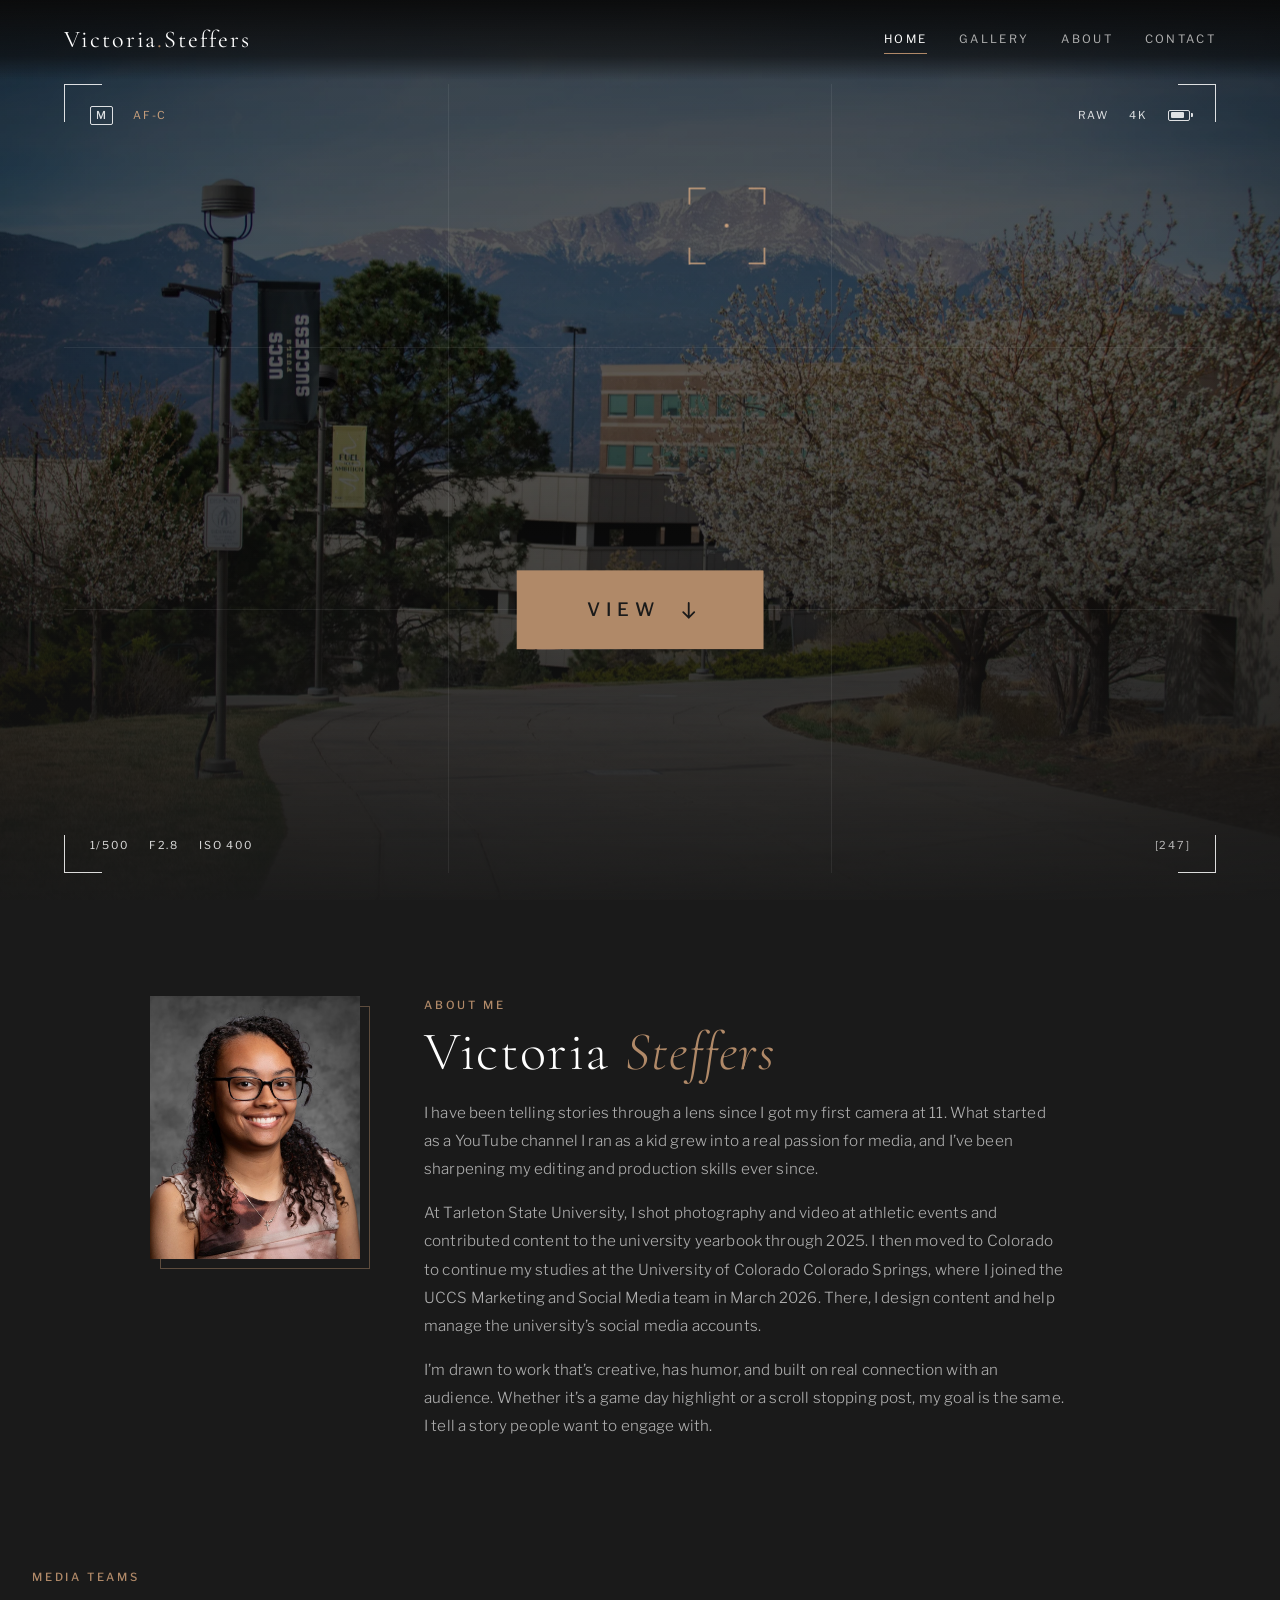
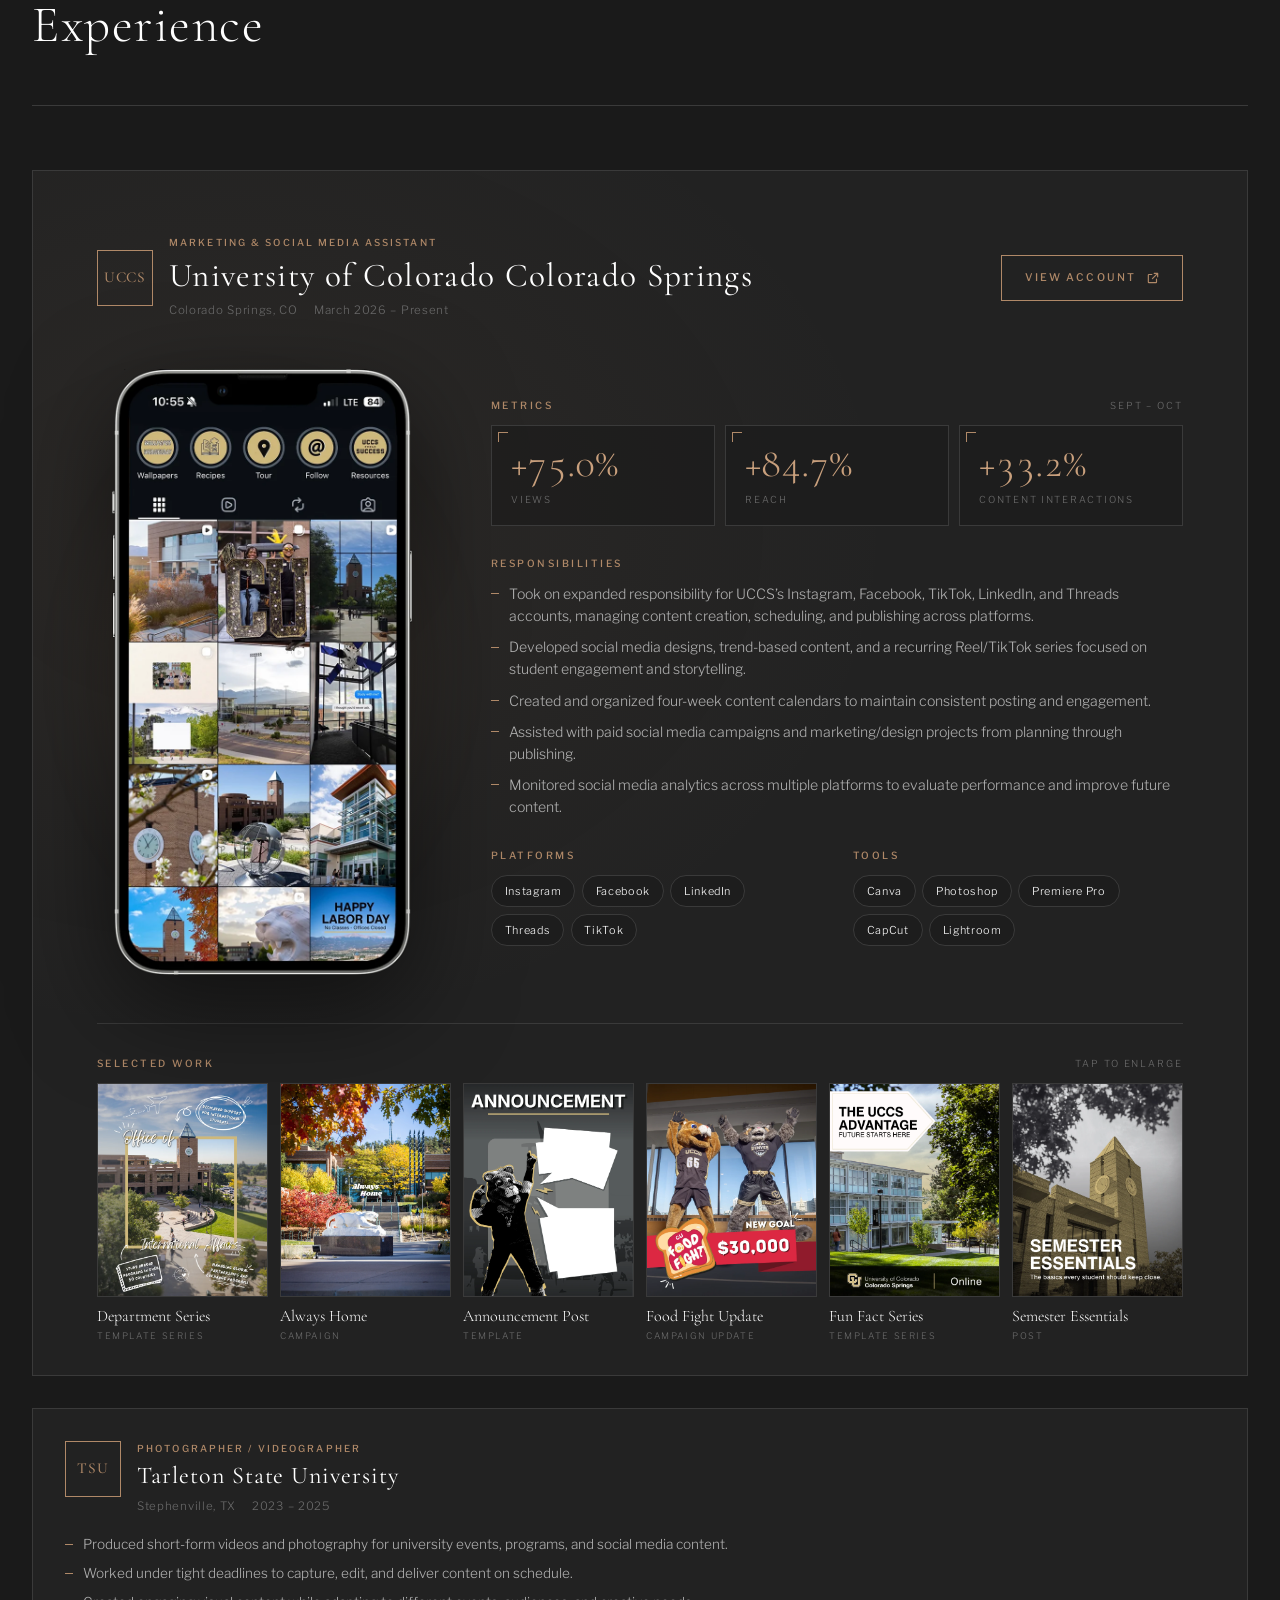
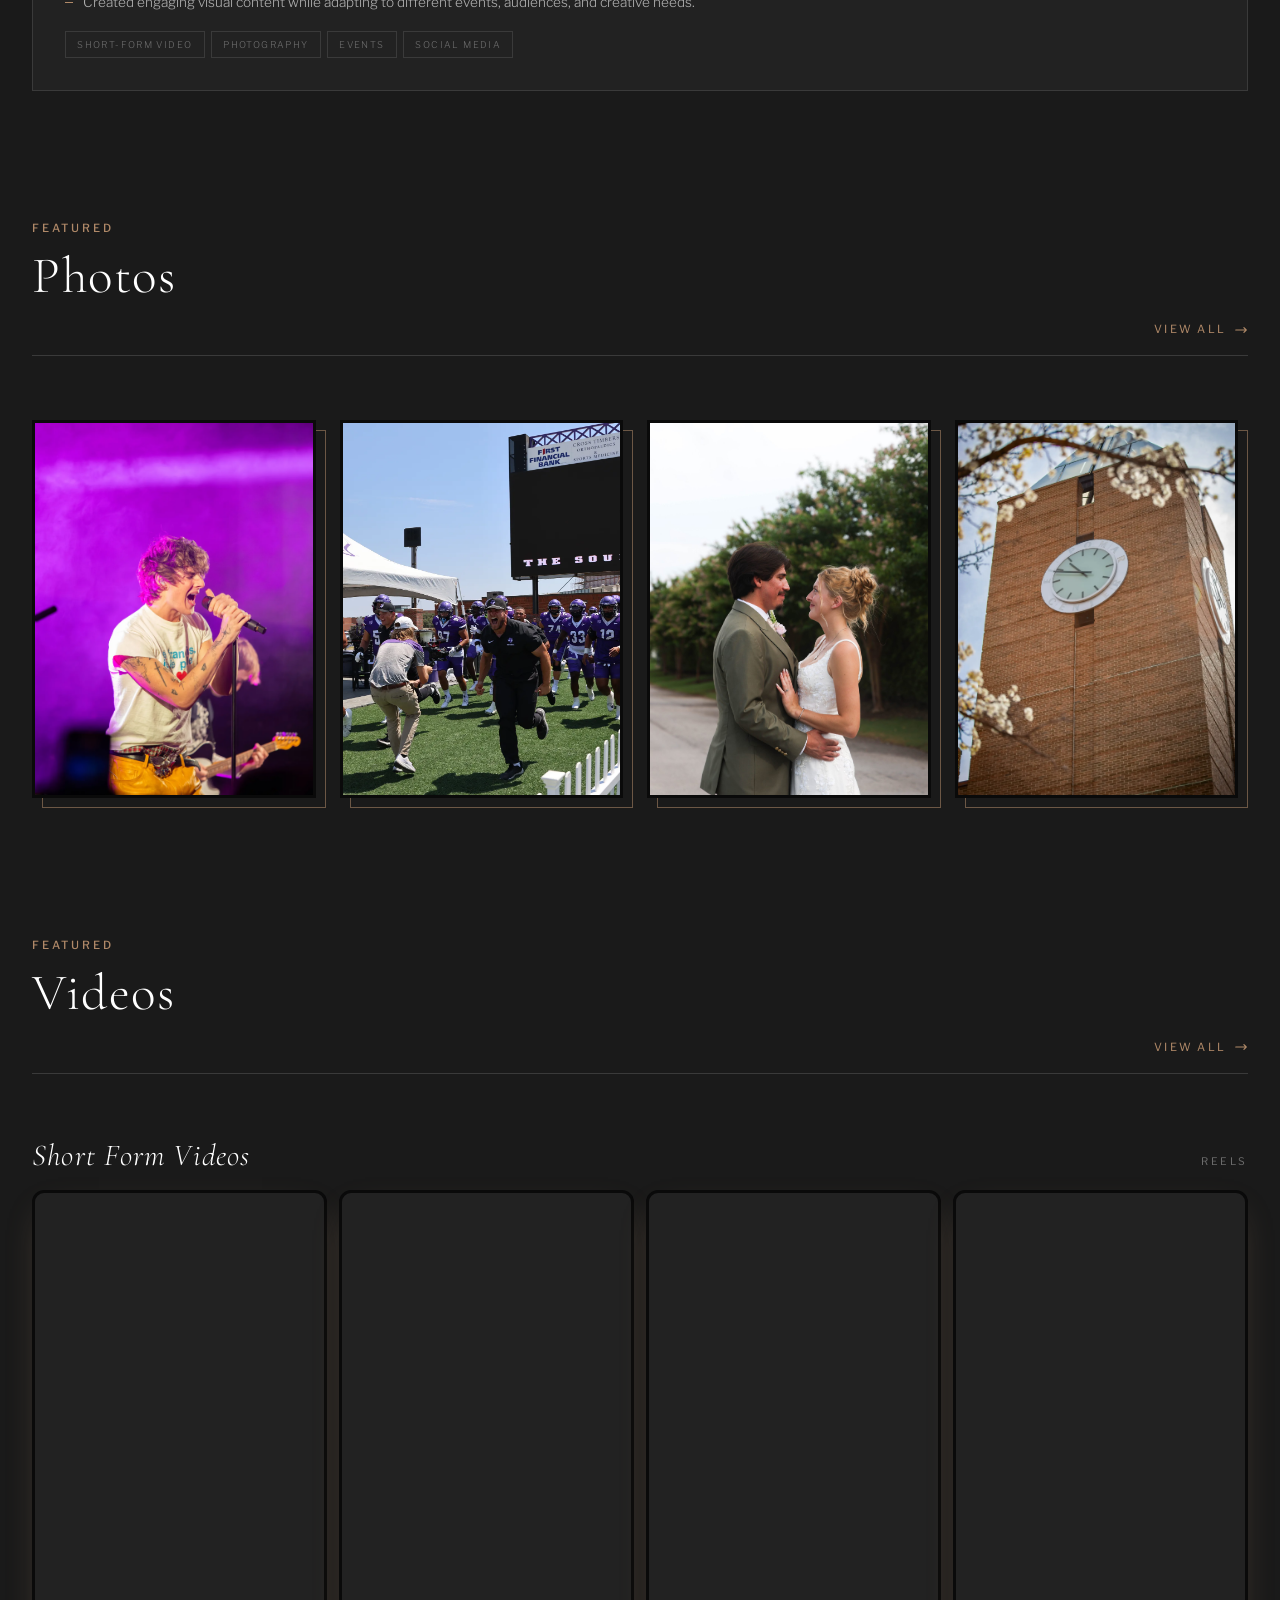
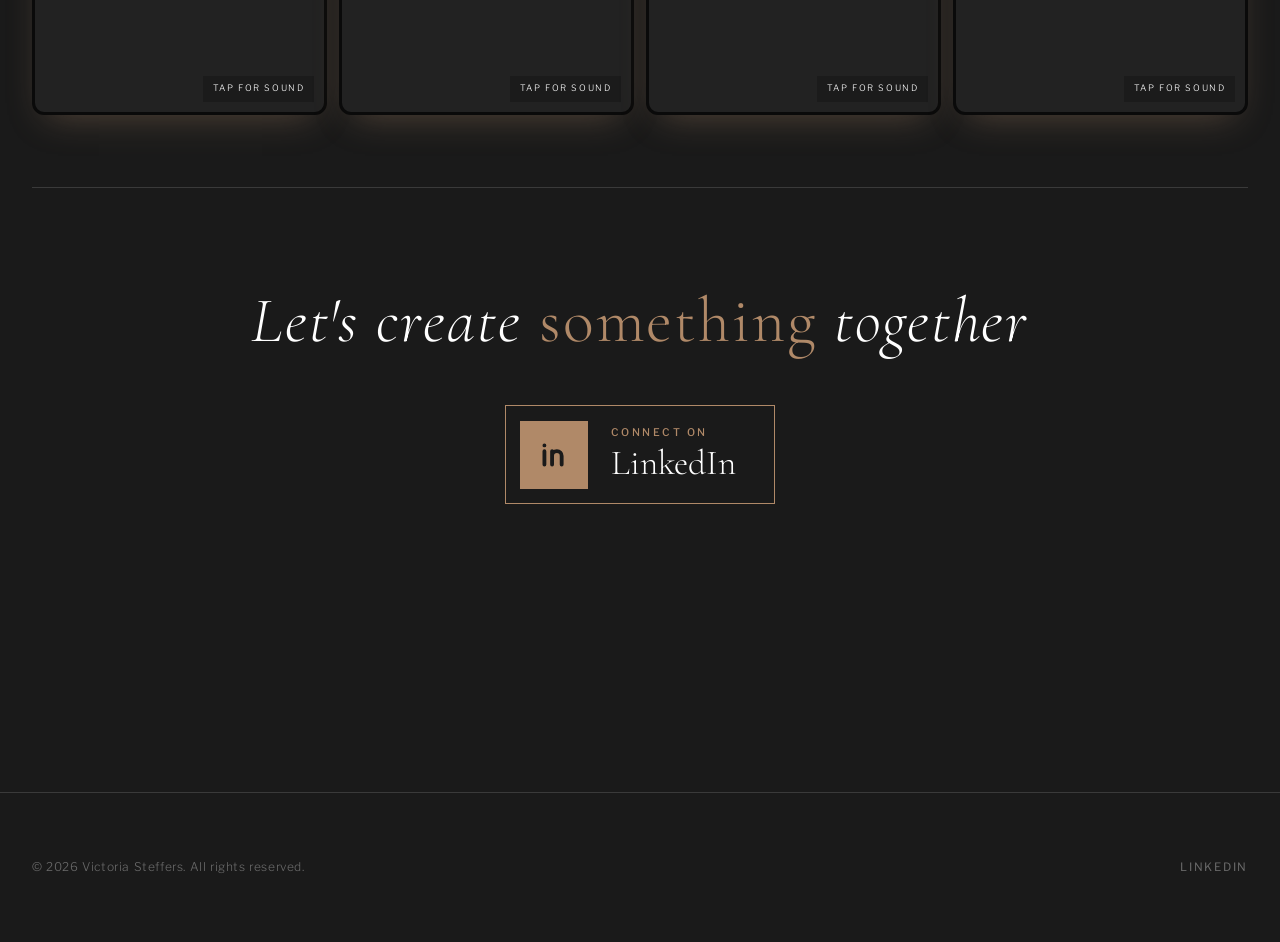
==== commit 326953d4: "v1.02 Update featured photos" ====
--- a/index.html
+++ b/index.html
@@ -286,12 +286,12 @@
         </div>
         <div class="photo-card">
           <div class="photo-frame">
-            <img src="images/people/people2.webp" alt="Sports photo 2" loading="lazy" />
+            <img src="images/sports/sports5.webp" alt="Tarleton football team running onto the field" loading="lazy" />
           </div>
         </div>
         <div class="photo-card">
           <div class="photo-frame">
-            <img src="images/people/people9.webp" alt="Sports photo 3" loading="lazy" />
+            <img src="images/weddings/web/w8.jpg" alt="Bride and groom embracing outdoors" loading="lazy" />
           </div>
         </div>
         <div class="photo-card">
--- a/css/index.css
+++ b/css/index.css
@@ -1337,7 +1337,7 @@
 }
 
 .photo-grid--offset .photo-card {
-  display: flex;
+  display: block;
   overflow: visible;
 }
 
@@ -1366,19 +1366,34 @@
   content: none;
 }
 
+/* The frame and photo are pinned to the card (position: absolute), so the
+   card's height comes only from its aspect-ratio. This stops iPhone Safari
+   from stretching a frame to the photo's full height and spilling it over
+   the next section. */
 .photo-frame {
-  position: relative;
+  position: absolute;
+  inset: 0;
   z-index: 1;
-  flex: 1;
-  min-height: 0;
   overflow: hidden;
   border: 3px solid #0a0a0a;   /* subtle black edge */
 }
 
 .photo-frame img {
+  position: absolute;
+  inset: 0;
   width: 100%;
   height: 100%;
   object-fit: cover;
+}
+
+/* older phones without aspect-ratio support: reserve the same shape with padding */
+@supports not (aspect-ratio: 1 / 1) {
+  .photo-grid--offset .photo-card { padding-top: 133.333%; }
+}
+@media (max-width: 480px) {
+  @supports not (aspect-ratio: 1 / 1) {
+    .photo-grid--offset .photo-card { padding-top: 75%; }
+  }
 }
 
 @media (max-width: 600px) {
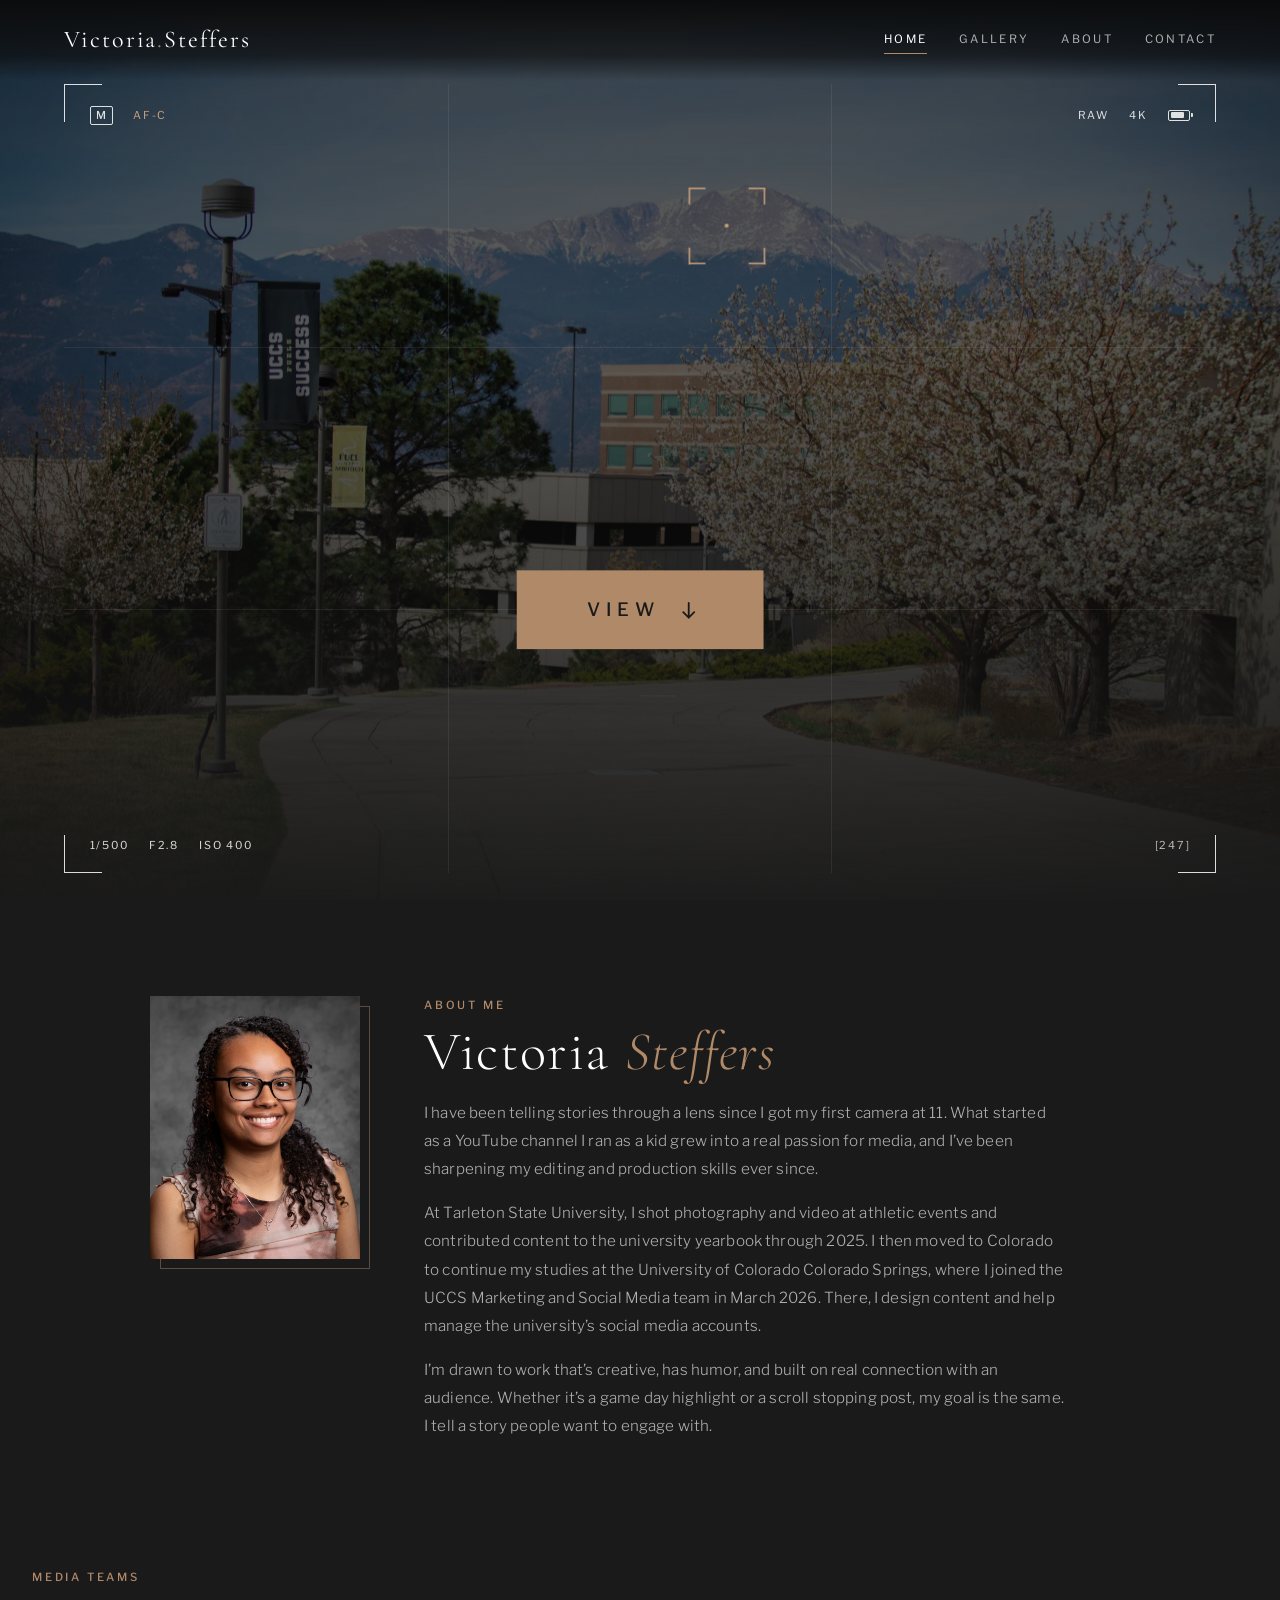
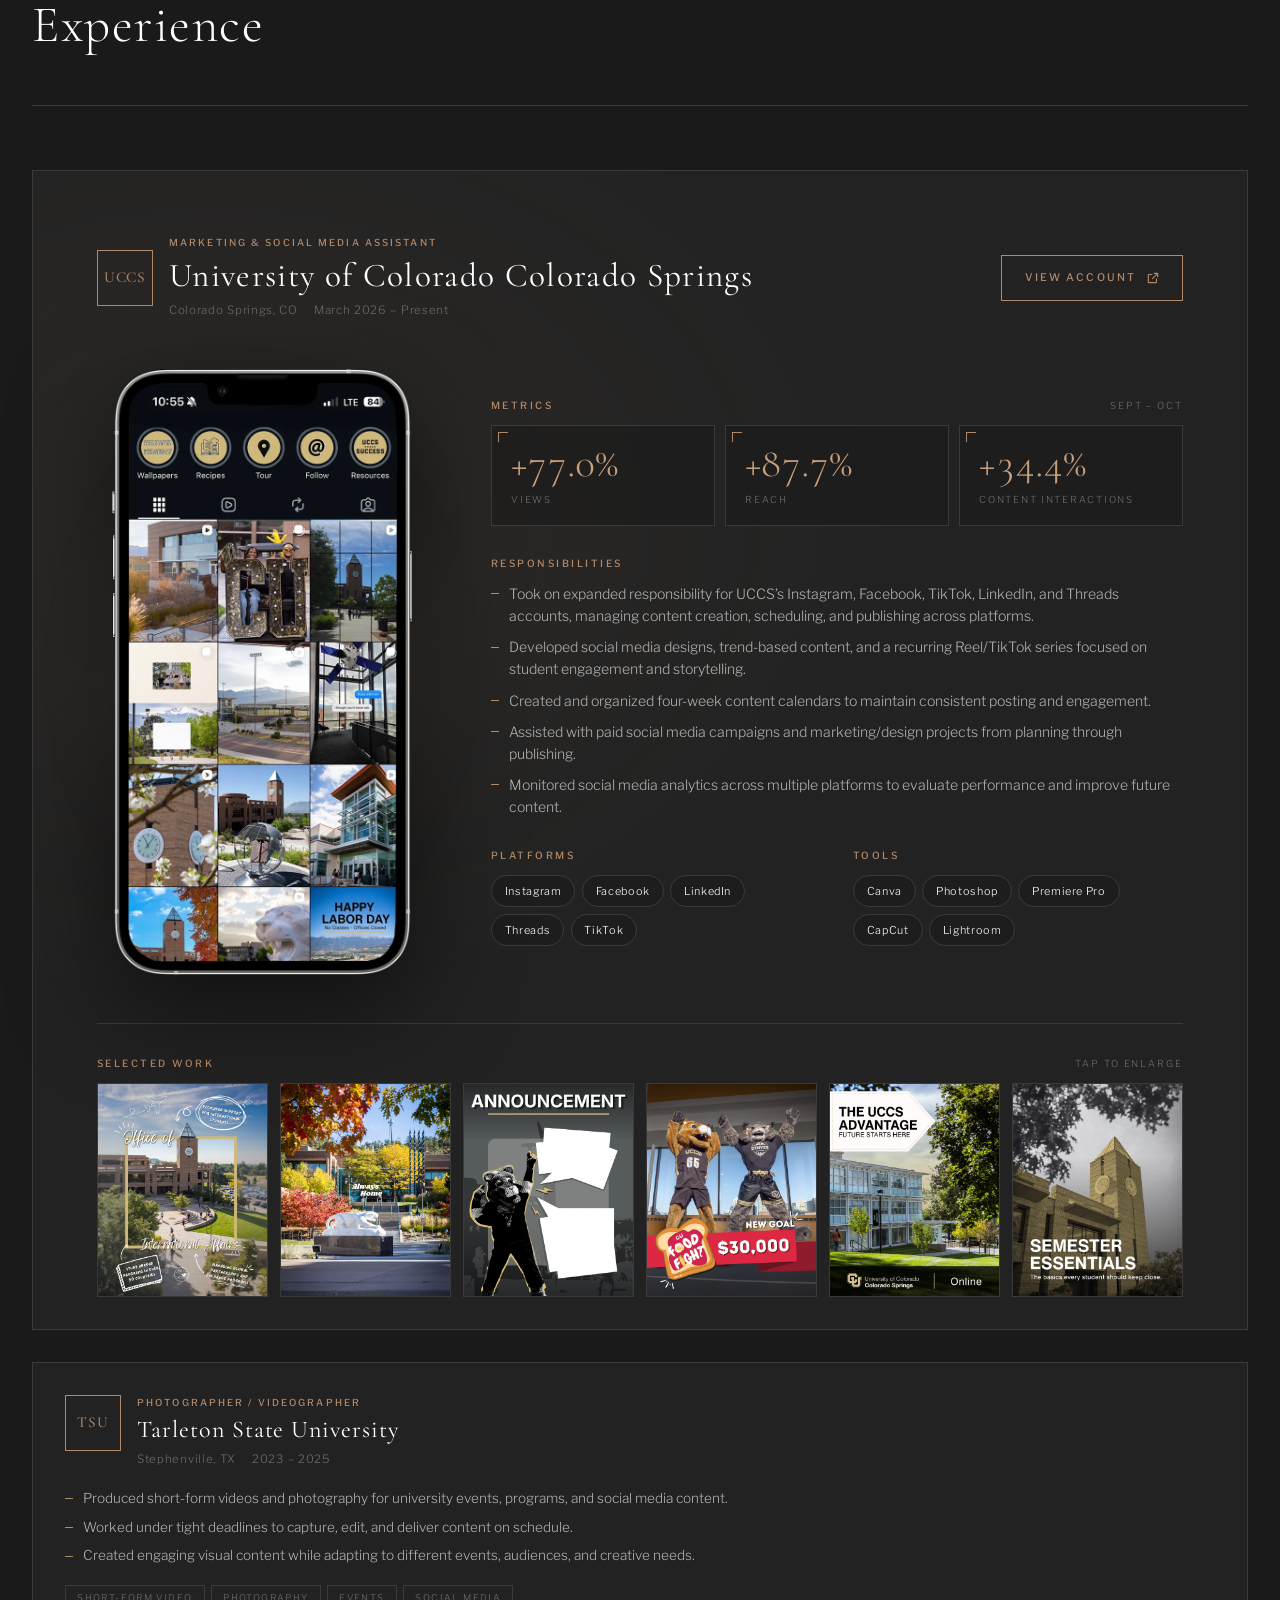
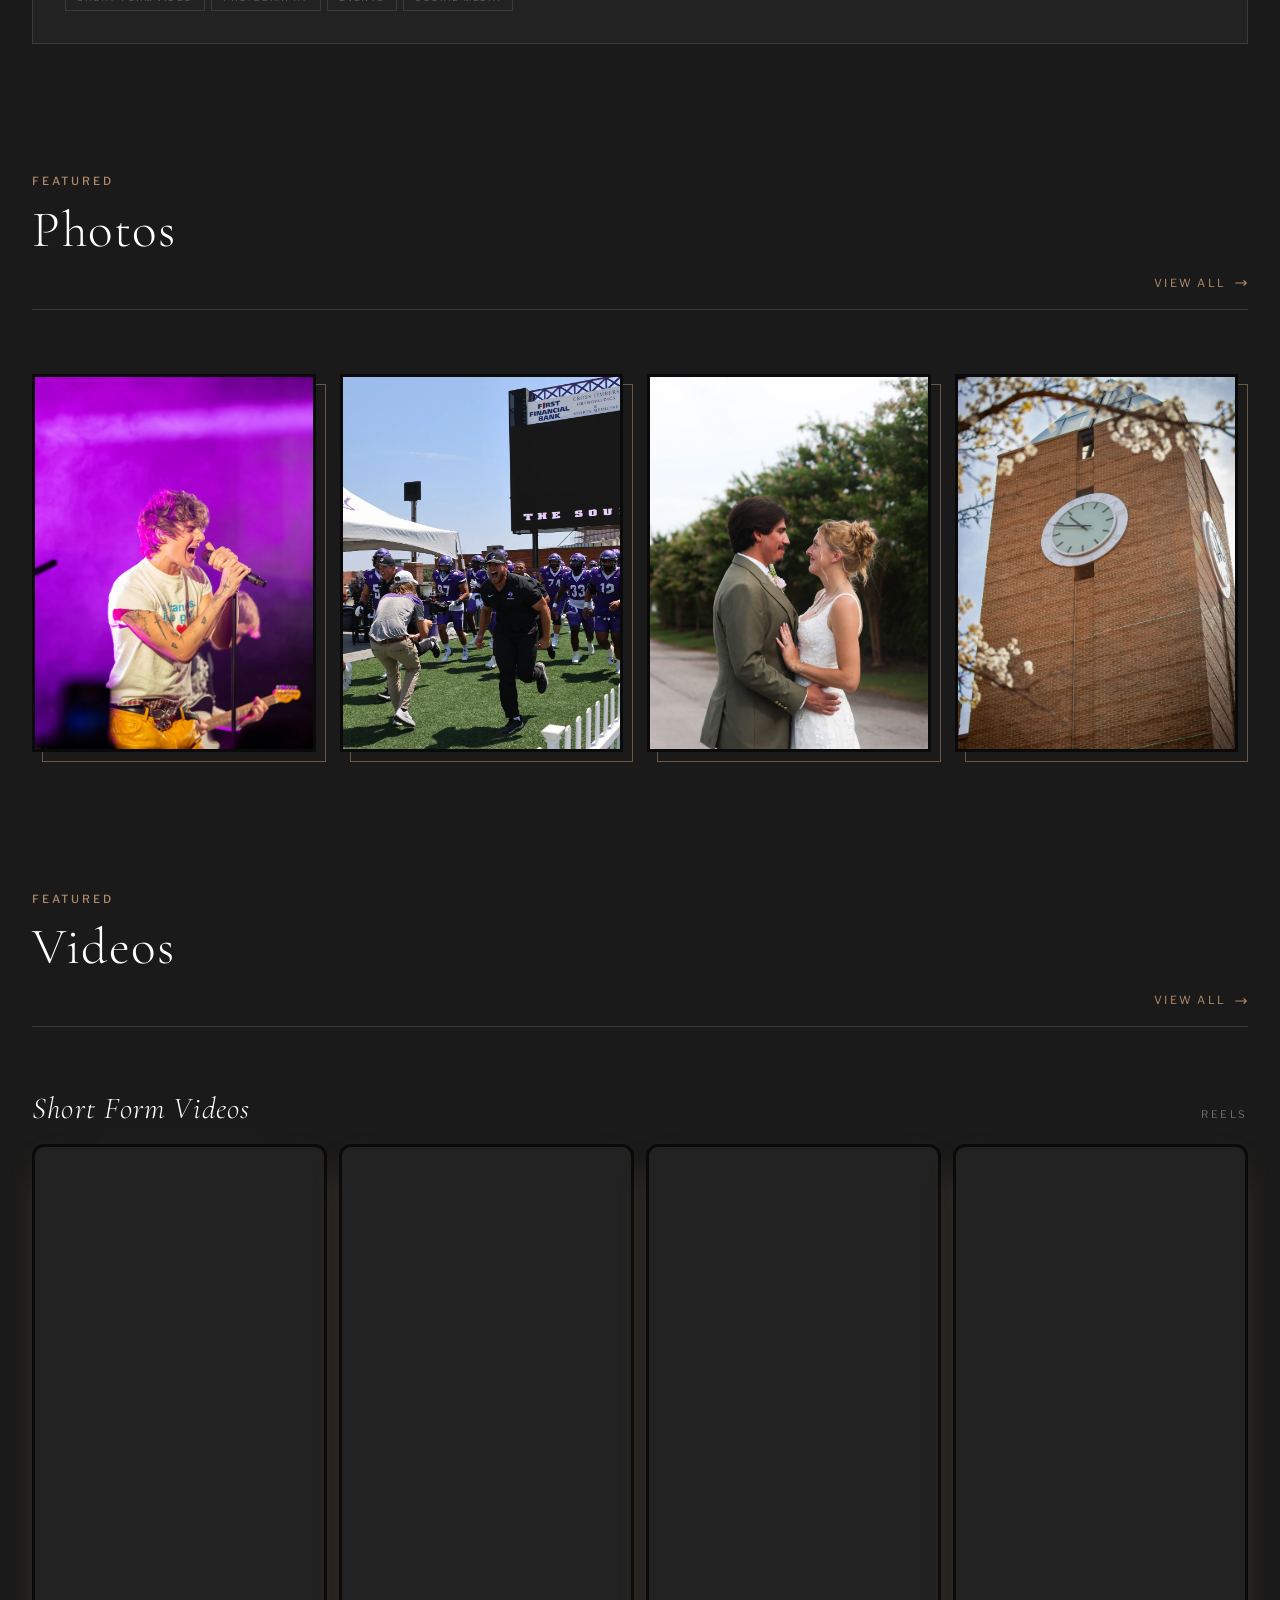
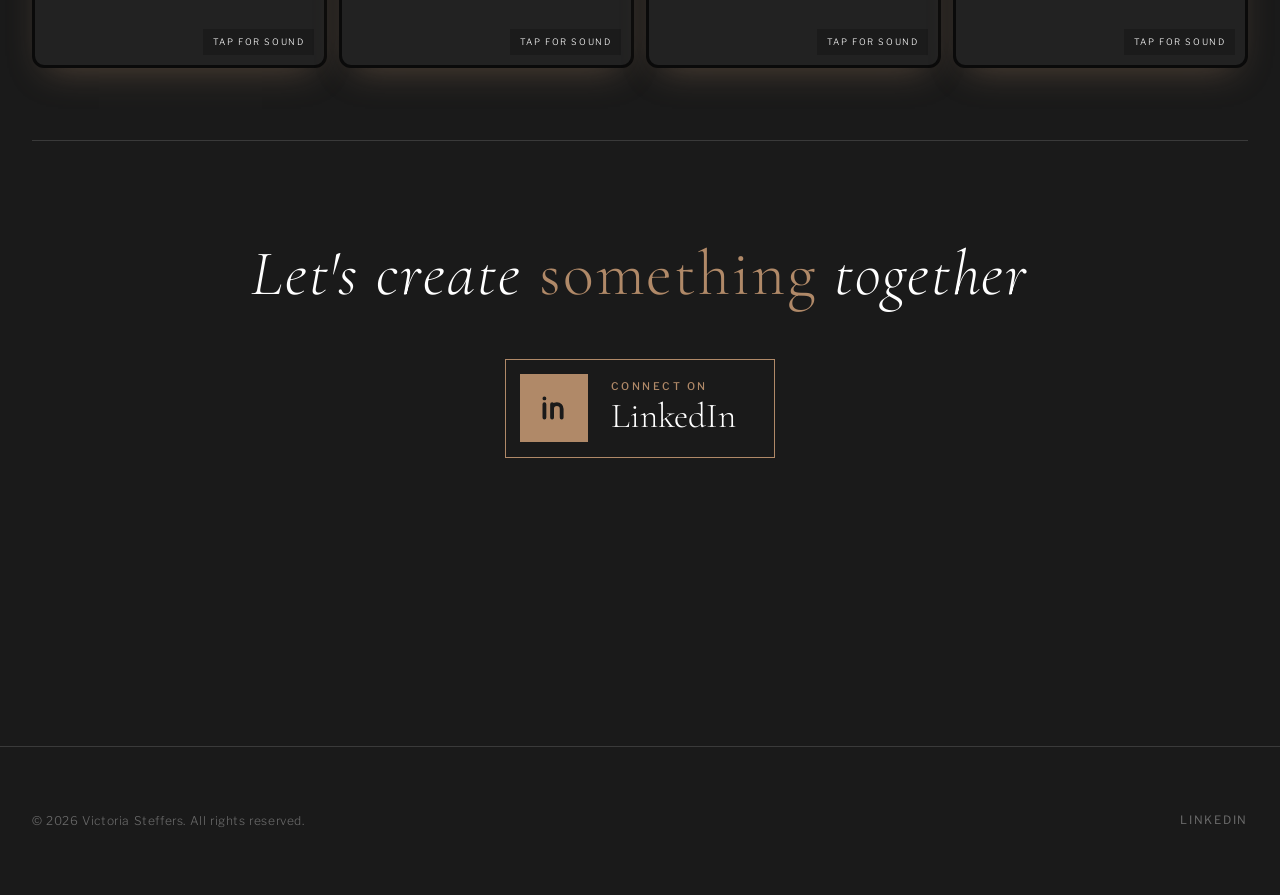
==== commit 67919e8a: "v1.03 Updating images" ====
--- a/index.html
+++ b/index.html
@@ -188,47 +188,23 @@
             <span class="exp-work-hint">Tap to enlarge</span>
           </div>
           <div class="exp-work-grid" data-lightbox>
-          <button type="button" class="exp-work-item" data-full="images/uccs-exp/department-series.webp" data-title="Department Series" data-tag="Template series">
+          <button type="button" class="exp-work-item" data-full="images/uccs-exp/department-series.webp">
             <span class="exp-work-media"><img src="images/uccs-exp/department-series.webp" alt="Department Series — Office of International Affairs feature" loading="lazy" /></span>
-            <span class="exp-work-caption">
-              <span class="exp-work-title">Department Series</span>
-              <span class="exp-work-tag">Template series</span>
-            </span>
           </button>
-          <button type="button" class="exp-work-item" data-full="images/uccs-exp/always-home.webp" data-title="Always Home" data-tag="Campaign">
+          <button type="button" class="exp-work-item" data-full="images/uccs-exp/always-home.webp">
             <span class="exp-work-media"><img src="images/uccs-exp/always-home.webp" alt="Always Home — Campus brand graphic" loading="lazy" /></span>
-            <span class="exp-work-caption">
-              <span class="exp-work-title">Always Home</span>
-              <span class="exp-work-tag">Campaign</span>
-            </span>
           </button>
-          <button type="button" class="exp-work-item" data-full="images/uccs-exp/announcement-post-template.webp" data-title="Announcement Post" data-tag="Template">
+          <button type="button" class="exp-work-item" data-full="images/uccs-exp/announcement-post-template.webp">
             <span class="exp-work-media"><img src="images/uccs-exp/announcement-post-template.webp" alt="Announcement Post — Reusable announcement layout" loading="lazy" /></span>
-            <span class="exp-work-caption">
-              <span class="exp-work-title">Announcement Post</span>
-              <span class="exp-work-tag">Template</span>
-            </span>
           </button>
-          <button type="button" class="exp-work-item" data-full="images/uccs-exp/ff-update.webp" data-title="Food Fight Update" data-tag="Campaign update">
+          <button type="button" class="exp-work-item" data-full="images/uccs-exp/ff-update.webp">
             <span class="exp-work-media"><img src="images/uccs-exp/ff-update.webp" alt="Food Fight Update — CU Food Fight goal announcement" loading="lazy" /></span>
-            <span class="exp-work-caption">
-              <span class="exp-work-title">Food Fight Update</span>
-              <span class="exp-work-tag">Campaign update</span>
-            </span>
           </button>
-          <button type="button" class="exp-work-item" data-full="images/uccs-exp/fun-fact-series.webp" data-title="Fun Fact Series" data-tag="Template series">
+          <button type="button" class="exp-work-item" data-full="images/uccs-exp/fun-fact-series.webp">
             <span class="exp-work-media"><img src="images/uccs-exp/fun-fact-series.webp" alt="Fun Fact Series — "The UCCS Advantage" series" loading="lazy" /></span>
-            <span class="exp-work-caption">
-              <span class="exp-work-title">Fun Fact Series</span>
-              <span class="exp-work-tag">Template series</span>
-            </span>
           </button>
-          <button type="button" class="exp-work-item" data-full="images/uccs-exp/semester-essentials.webp" data-title="Semester Essentials" data-tag="Post">
+          <button type="button" class="exp-work-item" data-full="images/uccs-exp/semester-essentials.webp">
             <span class="exp-work-media"><img src="images/uccs-exp/semester-essentials.webp" alt="Semester Essentials — Student resource graphic" loading="lazy" /></span>
-            <span class="exp-work-caption">
-              <span class="exp-work-title">Semester Essentials</span>
-              <span class="exp-work-tag">Post</span>
-            </span>
           </button>
           </div>
         </div>
